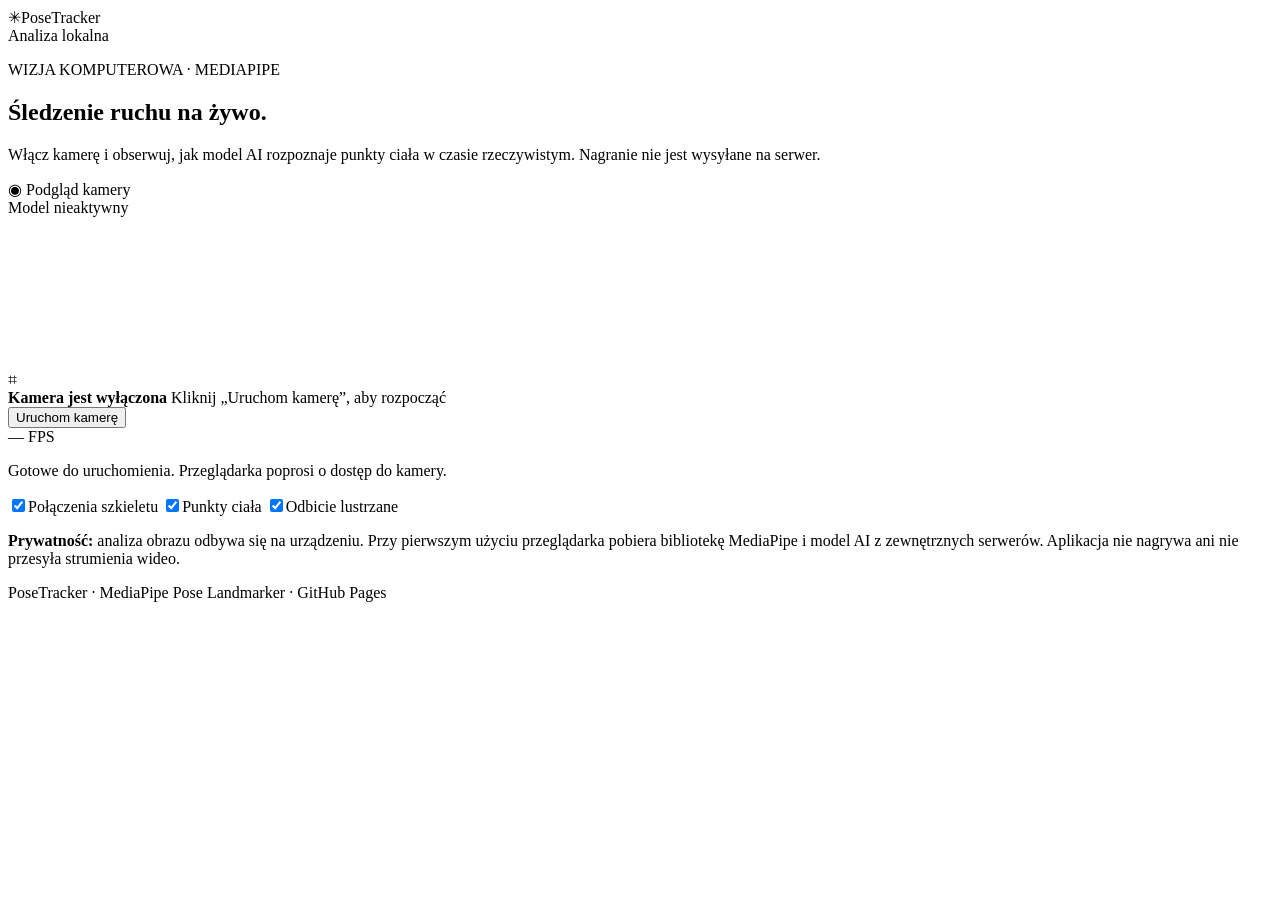
==== index.html @ 4ba555e1 "Initialize PoseTracker static app" ====
<!doctype html>
<html lang="pl">
  <head>
    <meta charset="utf-8">
    <meta name="viewport" content="width=device-width, initial-scale=1, viewport-fit=cover">
    <meta name="theme-color" content="#080e1d">
    <meta name="description" content="Wykrywanie pozycji ciała w czasie rzeczywistym z użyciem kamery i MediaPipe. Obraz jest analizowany lokalnie.">
    <title>Pose Tracker — analiza sylwetki</title>
    <link rel="stylesheet" href="styles.css">
  </head>
  <body>
    <div class="shell">
      <header class="topbar">
        <div class="brand"><span class="brand-mark" aria-hidden="true">✳</span><span>Pose<span class="brand-accent">Tracker</span></span></div>
        <span class="top-label"><span class="dot"></span> Analiza lokalna</span>
      </header>

      <main>
        <section class="intro">
          <p class="eyebrow">WIZJA KOMPUTEROWA · MEDIAPIPE</p>
          <h1>Śledzenie ruchu <span>na żywo.</span></h1>
          <p class="lead">Włącz kamerę i obserwuj, jak model AI rozpoznaje punkty ciała w czasie rzeczywistym. Nagranie nie jest wysyłane na serwer.</p>
        </section>

        <section class="panel" aria-label="Podgląd kamery">
          <div class="panel-header">
            <div class="panel-title"><span class="camera-icon" aria-hidden="true">◉</span> Podgląd kamery</div>
            <div class="status-badge" id="model-badge"><span class="badge-dot"></span><span id="model-label">Model nieaktywny</span></div>
          </div>

          <div class="stage" id="stage">
            <video id="camera" playsinline autoplay muted aria-label="Obraz z kamery"></video>
            <canvas id="overlay" aria-label="Wykryte punkty sylwetki"></canvas>
            <div class="placeholder" id="placeholder">
              <div class="placeholder-symbol" aria-hidden="true">⌗</div>
              <strong>Kamera jest wyłączona</strong>
              <span>Kliknij „Uruchom kamerę”, aby rozpocząć</span>
            </div>
            <div class="stage-tag" id="stage-tag" hidden><span class="live-dot"></span> NA ŻYWO</div>
          </div>

          <div class="panel-footer">
            <div class="actions">
              <button class="button primary" type="button" id="start">Uruchom kamerę</button>
              <button class="button danger" type="button" id="stop" hidden>Zatrzymaj</button>
            </div>
            <div class="fps" id="fps" aria-live="off">— FPS</div>
          </div>
          <p class="message" id="message" role="status" aria-live="polite">Gotowe do uruchomienia. Przeglądarka poprosi o dostęp do kamery.</p>
        </section>

        <section class="settings" aria-label="Ustawienia wizualizacji">
          <label class="toggle-row"><input id="show-lines" type="checkbox" checked><span>Połączenia szkieletu</span></label>
          <label class="toggle-row"><input id="show-points" type="checkbox" checked><span>Punkty ciała</span></label>
          <label class="toggle-row"><input id="mirror" type="checkbox" checked><span>Odbicie lustrzane</span></label>
        </section>

        <p class="note"><strong>Prywatność:</strong> analiza obrazu odbywa się na urządzeniu. Przy pierwszym użyciu przeglądarka pobiera bibliotekę MediaPipe i model AI z zewnętrznych serwerów. Aplikacja nie nagrywa ani nie przesyła strumienia wideo.</p>
      </main>

      <footer>PoseTracker · MediaPipe Pose Landmarker · GitHub Pages</footer>
    </div>
    <script type="module" src="app.js"></script>
  </body>
</html>
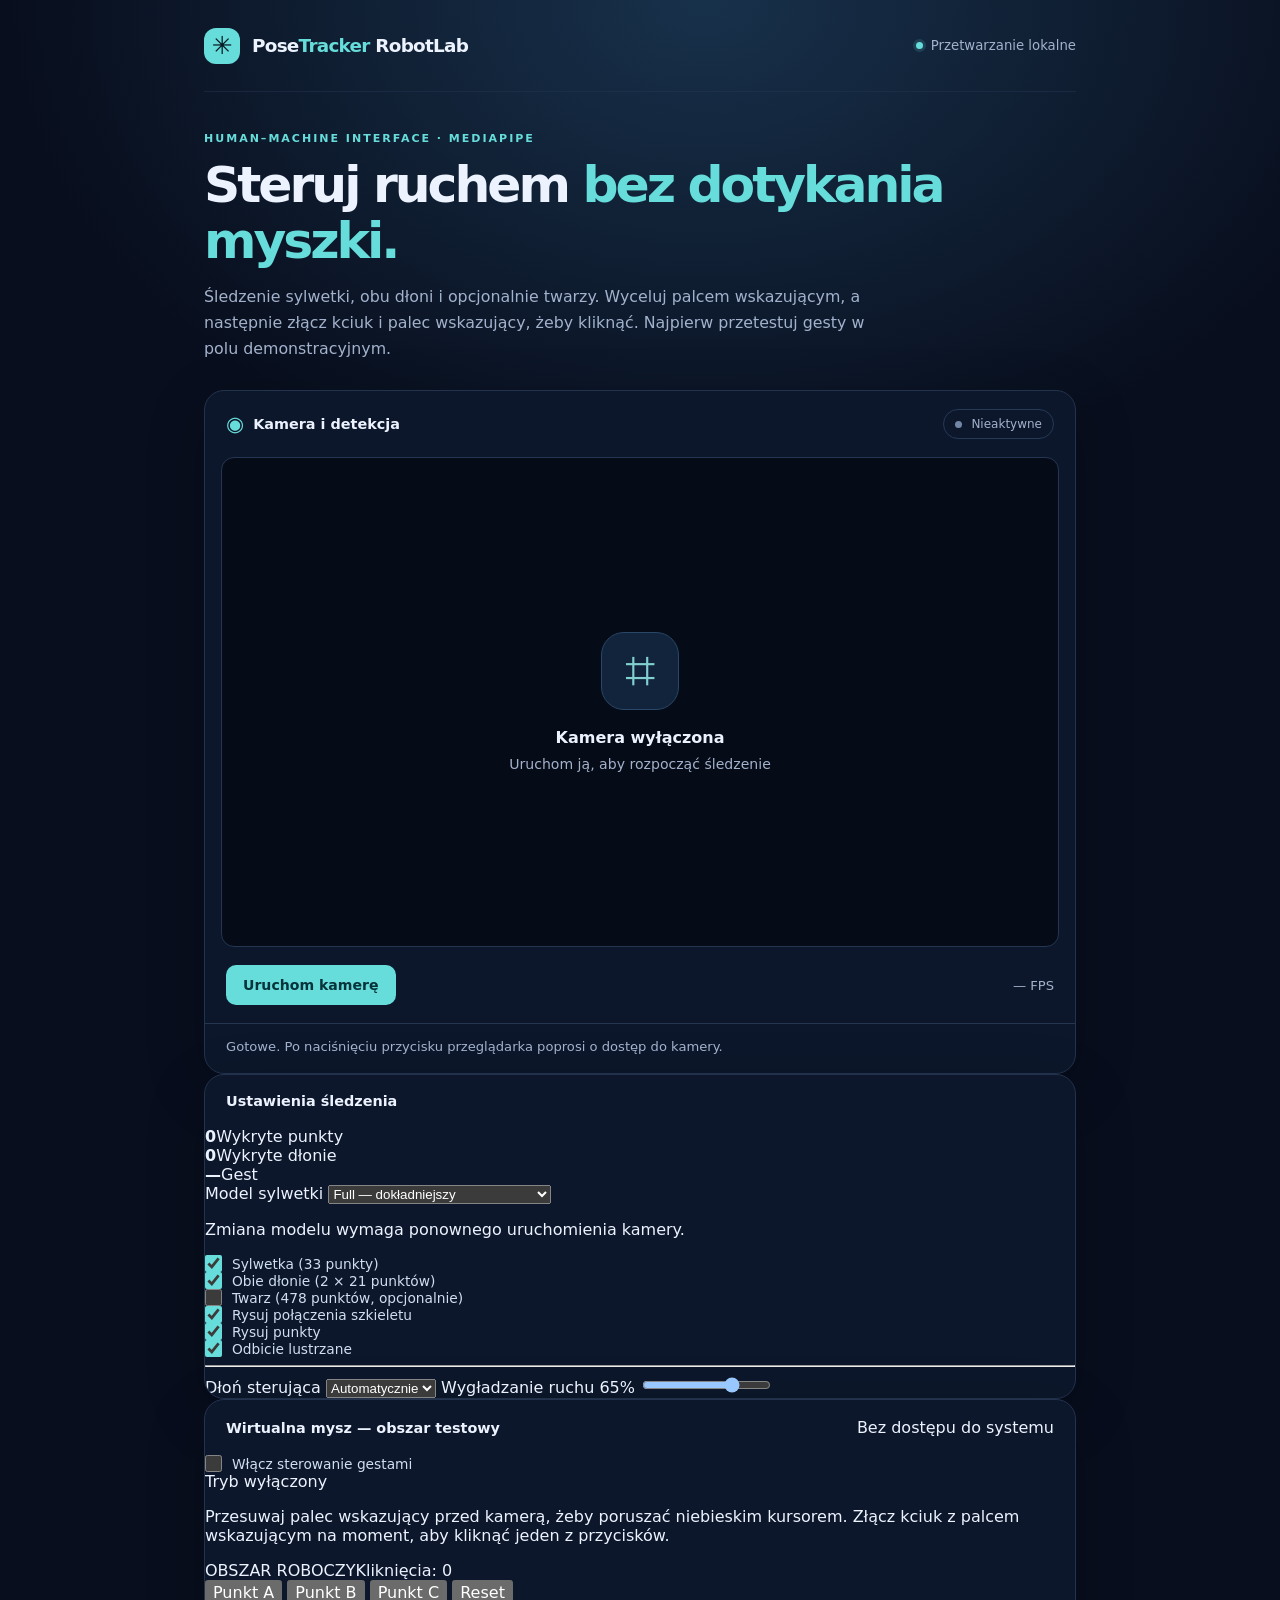
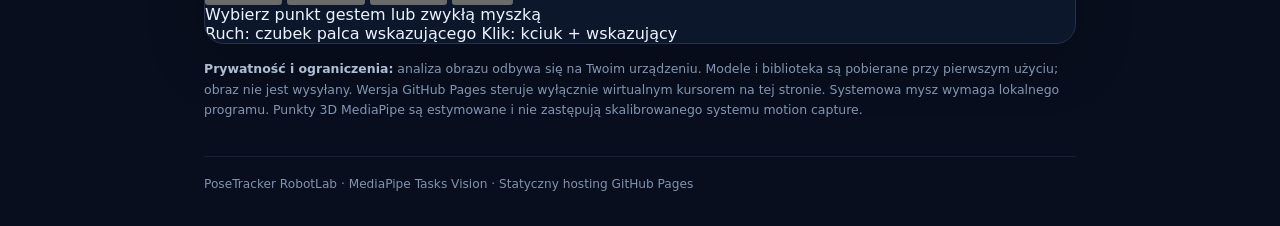
==== commit 3d8185e1: "Design RobotLab dashboard with gesture mouse controls" ====
--- a/index.html
+++ b/index.html
@@ -1,65 +1,136 @@
 <!doctype html>
 <html lang="pl">
-  <head>
-    <meta charset="utf-8">
-    <meta name="viewport" content="width=device-width, initial-scale=1, viewport-fit=cover">
-    <meta name="theme-color" content="#080e1d">
-    <meta name="description" content="Wykrywanie pozycji ciała w czasie rzeczywistym z użyciem kamery i MediaPipe. Obraz jest analizowany lokalnie.">
-    <title>Pose Tracker — analiza sylwetki</title>
-    <link rel="stylesheet" href="styles.css">
-  </head>
-  <body>
-    <div class="shell">
-      <header class="topbar">
-        <div class="brand"><span class="brand-mark" aria-hidden="true">✳</span><span>Pose<span class="brand-accent">Tracker</span></span></div>
-        <span class="top-label"><span class="dot"></span> Analiza lokalna</span>
-      </header>
+<head>
+  <meta charset="utf-8">
+  <meta name="viewport" content="width=device-width, initial-scale=1, viewport-fit=cover">
+  <meta name="theme-color" content="#080e1d">
+  <meta name="description" content="PoseTracker RobotLab — śledzenie ciała i dłoni, wirtualna mysz i interfejs gestowy.">
+  <title>PoseTracker RobotLab — sterowanie gestami</title>
+  <link rel="stylesheet" href="./styles.css">
+</head>
+<body>
+<div class="shell">
+  <header class="topbar">
+    <div class="brand"><span class="brand-mark" aria-hidden="true">✳</span><span>Pose<span class="brand-accent">Tracker</span> <span class="brand-detail">RobotLab</span></span></div>
+    <span class="top-label"><span class="dot"></span> Przetwarzanie lokalne</span>
+  </header>
+  <main>
+    <section class="intro">
+      <p class="eyebrow">HUMAN–MACHINE INTERFACE · MEDIAPIPE</p>
+      <h1>Steruj ruchem <span>bez dotykania myszki.</span></h1>
+      <p class="lead">Śledzenie sylwetki, obu dłoni i opcjonalnie twarzy. Wyceluj palcem wskazującym, a następnie złącz kciuk i palec wskazujący, żeby kliknąć. Najpierw przetestuj gesty w polu demonstracyjnym.</p>
+    </section>
+    <div class="dashboard">
+      <section class="panel camera-panel" aria-label="Śledzenie kamery">
+        <div class="panel-header">
+          <div class="panel-title"><span class="camera-icon" aria-hidden="true">◉</span> Kamera i detekcja</div>
+          <div class="status-badge" id="model-badge"><span class="badge-dot"></span><span id="model-label">Nieaktywne</span></div>
+        </div>
+        <div class="stage mirrored" id="stage">
+          <video id="camera" playsinline autoplay muted aria-label="Podgląd kamery"></video>
+          <canvas id="overlay" aria-label="Punkty detekcji na obrazie"></canvas>
+          <div class="placeholder">
+            <div class="placeholder-symbol" aria-hidden="true">⌗</div>
+            <strong>Kamera wyłączona</strong>
+            <span>Uruchom ją, aby rozpocząć śledzenie</span>
+          </div>
+          <div class="stage-tag" id="stage-tag" hidden><span class="live-dot"></span> LIVE</div>
+        </div>
+        <div class="panel-footer">
+          <div class="actions">
+            <button class="button primary" id="start" type="button">Uruchom kamerę</button>
+            <button class="button danger" id="stop" type="button" hidden>Zatrzymaj kamerę</button>
+          </div>
+          <span class="fps" id="fps">— FPS</span>
+        </div>
+        <p class="message" id="message" role="status">Gotowe. Po naciśnięciu przycisku przeglądarka poprosi o dostęp do kamery.</p>
+      </section>
 
-      <main>
-        <section class="intro">
-          <p class="eyebrow">WIZJA KOMPUTEROWA · MEDIAPIPE</p>
-          <h1>Śledzenie ruchu <span>na żywo.</span></h1>
-          <p class="lead">Włącz kamerę i obserwuj, jak model AI rozpoznaje punkty ciała w czasie rzeczywistym. Nagranie nie jest wysyłane na serwer.</p>
-        </section>
+      <section class="panel controls-panel" aria-label="Parametry śledzenia">
+        <div class="panel-header"><div class="panel-title">Ustawienia śledzenia</div></div>
+        <div class="control-content">
+          <div class="stats">
+            <div class="stat"><strong id="landmarks-count">0</strong><span>Wykryte punkty</span></div>
+            <div class="stat"><strong id="hands-count">0</strong><span>Wykryte dłonie</span></div>
+            <div class="stat"><strong id="gesture-state">—</strong><span>Gest</span></div>
+          </div>
+          <label class="field" for="pose-model"><span>Model sylwetki</span>
+            <select id="pose-model">
+              <option value="lite">Lite — szybszy</option>
+              <option value="full" selected>Full — dokładniejszy</option>
+              <option value="heavy">Heavy — najbardziej wymagający</option>
+            </select>
+          </label>
+          <p class="hint">Zmiana modelu wymaga ponownego uruchomienia kamery.</p>
+          <div class="switches">
+            <label class="toggle-row"><input type="checkbox" id="show-pose" checked><span>Sylwetka (33 punkty)</span></label>
+            <label class="toggle-row"><input type="checkbox" id="show-hands" checked><span>Obie dłonie (2 × 21 punktów)</span></label>
+            <label class="toggle-row"><input type="checkbox" id="show-face"><span>Twarz (478 punktów, opcjonalnie)</span></label>
+            <label class="toggle-row"><input type="checkbox" id="show-lines" checked><span>Rysuj połączenia szkieletu</span></label>
+            <label class="toggle-row"><input type="checkbox" id="show-points" checked><span>Rysuj punkty</span></label>
+            <label class="toggle-row"><input type="checkbox" id="mirror" checked><span>Odbicie lustrzane</span></label>
+          </div>
+          <hr class="section-rule">
+          <label class="field" for="control-hand"><span>Dłoń sterująca</span>
+            <select id="control-hand">
+              <option value="auto">Automatycznie</option>
+              <option value="Right">Prawa</option>
+              <option value="Left">Lewa</option>
+            </select>
+          </label>
+          <label class="field" for="smoothing"><span>Wygładzanie ruchu <output id="smoothing-label">65%</output></span>
+            <input type="range" id="smoothing" min="0" max="90" value="65">
+          </label>
+        </div>
+      </section>
+    </div>
 
-        <section class="panel" aria-label="Podgląd kamery">
-          <div class="panel-header">
-            <div class="panel-title"><span class="camera-icon" aria-hidden="true">◉</span> Podgląd kamery</div>
-            <div class="status-badge" id="model-badge"><span class="badge-dot"></span><span id="model-label">Model nieaktywny</span></div>
+    <section class="panel interaction-panel" aria-label="Wirtualna mysz">
+      <div class="panel-header">
+        <div class="panel-title">Wirtualna mysz — obszar testowy</div>
+        <span class="pill">Bez dostępu do systemu</span>
+      </div>
+      <div class="interaction-content">
+        <div class="mode-line">
+          <label class="toggle-row"><input type="checkbox" id="gesture-enabled"><span>Włącz sterowanie gestami</span></label>
+          <span id="pointer-state" class="state-line" role="status">Tryb wyłączony</span>
+        </div>
+        <p class="hint">Przesuwaj palec wskazujący przed kamerą, żeby poruszać niebieskim kursorem. Złącz kciuk z palcem wskazującym na moment, aby kliknąć jeden z przycisków.</p>
+        <div class="workspace" id="workspace" aria-label="Testowanie klikania dłonią">
+          <div class="workspace-header"><span>OBSZAR ROBOCZY</span><span id="click-count">Kliknięcia: 0</span></div>
+          <div class="workspace-buttons">
+            <button type="button" class="gesture-target" data-action="A">Punkt A</button>
+            <button type="button" class="gesture-target" data-action="B">Punkt B</button>
+            <button type="button" class="gesture-target" data-action="C">Punkt C</button>
+            <button type="button" class="gesture-target" data-action="RESET">Reset</button>
           </div>
+          <div class="workspace-feedback" id="workspace-feedback">Wybierz punkt gestem lub zwykłą myszką</div>
+          <div class="virtual-cursor" id="virtual-cursor" hidden><span></span></div>
+        </div>
+        <div class="gesture-legend">
+          <span><span class="legend-dot cyan"></span> Ruch: czubek palca wskazującego</span>
+          <span><span class="legend-dot yellow"></span> Klik: kciuk + wskazujący</span>
+        </div>
+      </div>
+    </section>
 
-          <div class="stage" id="stage">
-            <video id="camera" playsinline autoplay muted aria-label="Obraz z kamery"></video>
-            <canvas id="overlay" aria-label="Wykryte punkty sylwetki"></canvas>
-            <div class="placeholder" id="placeholder">
-              <div class="placeholder-symbol" aria-hidden="true">⌗</div>
-              <strong>Kamera jest wyłączona</strong>
-              <span>Kliknij „Uruchom kamerę”, aby rozpocząć</span>
-            </div>
-            <div class="stage-tag" id="stage-tag" hidden><span class="live-dot"></span> NA ŻYWO</div>
-          </div>
+    <section class="panel desktop-panel" id="desktop-panel" hidden aria-label="Sterowanie myszą systemową">
+      <div class="panel-header"><div class="panel-title">Mysz systemowa — lokalny most</div><span class="pill warning">Tryb eksperymentalny</span></div>
+      <div class="interaction-content">
+        <p class="hint">Działa tylko po uruchomieniu <code>desktop_bridge.py</code> na własnym komputerze i otwarciu strony przez <code>http://127.0.0.1:8765</code>. Kliknij „Uzbrój mysz”, żeby świadomie zezwolić na ruch i kliknięcia w Windows.</p>
+        <div class="desktop-actions">
+          <button type="button" id="desktop-arm" class="button primary" disabled>Uzbrój mysz systemową</button>
+          <button type="button" id="desktop-disarm" class="button danger" disabled>STOP — rozbrój</button>
+          <span class="state-line" id="desktop-state">Sprawdzanie mostu…</span>
+        </div>
+        <p class="hint">Awaryjne zatrzymanie: klawisz Esc (gdy strona ma fokus), przycisk STOP lub Ctrl+C w terminalu. PyAutoGUI zachowuje awaryjne zatrzymanie w narożniku ekranu. Nie używaj trybu systemowego do sterowania prawdziwym robotem.</p>
+      </div>
+    </section>
 
-          <div class="panel-footer">
-            <div class="actions">
-              <button class="button primary" type="button" id="start">Uruchom kamerę</button>
-              <button class="button danger" type="button" id="stop" hidden>Zatrzymaj</button>
-            </div>
-            <div class="fps" id="fps" aria-live="off">— FPS</div>
-          </div>
-          <p class="message" id="message" role="status" aria-live="polite">Gotowe do uruchomienia. Przeglądarka poprosi o dostęp do kamery.</p>
-        </section>
-
-        <section class="settings" aria-label="Ustawienia wizualizacji">
-          <label class="toggle-row"><input id="show-lines" type="checkbox" checked><span>Połączenia szkieletu</span></label>
-          <label class="toggle-row"><input id="show-points" type="checkbox" checked><span>Punkty ciała</span></label>
-          <label class="toggle-row"><input id="mirror" type="checkbox" checked><span>Odbicie lustrzane</span></label>
-        </section>
-
-        <p class="note"><strong>Prywatność:</strong> analiza obrazu odbywa się na urządzeniu. Przy pierwszym użyciu przeglądarka pobiera bibliotekę MediaPipe i model AI z zewnętrznych serwerów. Aplikacja nie nagrywa ani nie przesyła strumienia wideo.</p>
-      </main>
-
-      <footer>PoseTracker · MediaPipe Pose Landmarker · GitHub Pages</footer>
-    </div>
-    <script type="module" src="app.js"></script>
-  </body>
-</html>
+    <p class="note"><strong>Prywatność i ograniczenia:</strong> analiza obrazu odbywa się na Twoim urządzeniu. Modele i biblioteka są pobierane przy pierwszym użyciu; obraz nie jest wysyłany. Wersja GitHub Pages steruje wyłącznie wirtualnym kursorem na tej stronie. Systemowa mysz wymaga lokalnego programu. Punkty 3D MediaPipe są estymowane i nie zastępują skalibrowanego systemu motion capture.</p>
+  </main>
+  <footer>PoseTracker RobotLab · MediaPipe Tasks Vision · Statyczny hosting GitHub Pages</footer>
+</div>
+<script type="module" src="./app.js"></script>
+</body>
+</html>
--- a/styles.css
+++ b/styles.css
@@ -0,0 +1,77 @@
+:root {
+  color-scheme: dark;
+  --bg: #080e1d;
+  --surface: #101a2d;
+  --line: #23324d;
+  --text: #ecf3ff;
+  --muted: #a3b2cc;
+  --accent: #66ddda;
+  --danger: #ff7474;
+}
+* { box-sizing: border-box; }
+html { background: var(--bg); }
+body { margin: 0; color: var(--text); font-family: Inter, ui-sans-serif, system-ui, -apple-system, 'Segoe UI', Arial, sans-serif; background: radial-gradient(ellipse 80% 40% at 55% 0%, #18314b 0%, transparent 68%), var(--bg); }
+button, input { font: inherit; }
+.shell { max-width: 920px; margin: 0 auto; padding: 0 24px; }
+.topbar { min-height: 92px; display: flex; align-items: center; justify-content: space-between; gap: 20px; border-bottom: 1px solid #26355080; }
+.brand { display: flex; align-items: center; gap: 12px; font-size: 1.15rem; font-weight: 800; letter-spacing: -.04em; }
+.brand-mark { display: grid; place-items: center; width: 36px; height: 36px; color: #081722; background: var(--accent); border-radius: 12px; font-size: 1.55rem; }
+.brand-accent { color: var(--accent); }
+.top-label { display: flex; align-items: center; gap: 8px; color: var(--muted); font-size: .83rem; }
+.dot, .live-dot { width: 7px; height: 7px; border-radius: 99px; background: #66ddda; box-shadow: 0 0 0 3px #66ddda25; }
+.intro { padding: 40px 0 28px; }
+.eyebrow { color: var(--accent); font-size: .69rem; font-weight: 800; letter-spacing: .18em; margin: 0 0 12px; }
+h1 { margin: 0; font-size: clamp(1.9rem, 4.6vw, 3.15rem); font-weight: 850; letter-spacing: -.06em; line-height: 1.12; }
+h1 span { color: var(--accent); }
+.lead { color: var(--muted); margin: 14px 0 0; max-width: 690px; font-size: .99rem; line-height: 1.65; }
+.panel { border: 1px solid var(--line); border-radius: 20px; background: #0c172b; overflow: hidden; box-shadow: 0 16px 60px #0003; }
+.panel-header, .panel-footer { display: flex; gap: 16px; align-items: center; justify-content: space-between; padding: 18px 21px; }
+.panel-title { display: inline-flex; align-items: center; gap: 9px; font-weight: 750; font-size: .9rem; }
+.camera-icon { color: var(--accent); font-size: 1.3rem; }
+.status-badge { display: flex; align-items: center; gap: 9px; color: var(--muted); border: 1px solid #263957; padding: 7px 11px; border-radius: 99px; font-size: .75rem; }
+.badge-dot { width: 7px; height: 7px; border-radius: 50%; background: #7486a6; }
+.status-badge.ready .badge-dot { background: #66ddda; box-shadow: 0 0 0 3px #66ddda22; }
+.status-badge.error .badge-dot { background: var(--danger); }
+.stage { position: relative; margin: 0 16px; height: min(56vw, 490px); min-height: 270px; background: #050b17; border: 1px solid #253653; border-radius: 13px; overflow: hidden; }
+.stage video, .stage canvas { width: 100%; height: 100%; position: absolute; inset: 0; display: block; object-fit: contain; }
+.stage video { display: none; }
+.stage.active video { display: block; }
+.stage.mirrored video, .stage.mirrored canvas { transform: scaleX(-1); }
+.stage canvas { pointer-events: none; }
+.placeholder { position: absolute; inset: 0; display: flex; flex-direction: column; align-items: center; justify-content: center; gap: 9px; text-align: center; padding: 25px; }
+.placeholder-symbol { display: grid; place-items: center; width: 78px; height: 78px; margin-bottom: 9px; border: 1px solid #294767; background: #11243c; border-radius: 23px; color: #81cfcf; font-size: 3.4rem; font-weight: 300; }
+.placeholder strong { font-size: 1rem; }
+.placeholder span { color: var(--muted); font-size: .88rem; }
+.stage.active .placeholder { display: none; }
+.stage-tag { position: absolute; top: 15px; left: 15px; display: inline-flex; align-items: center; gap: 9px; border: 1px solid #31516b; background: #071625c9; backdrop-filter: blur(8px); border-radius: 8px; padding: 8px 10px; font-size: .7rem; font-weight: 800; letter-spacing: .06em; }
+.stage-tag[hidden] { display: none; }
+.actions { display: flex; gap: 10px; }
+.button { border: 0; border-radius: 10px; font-size: .88rem; font-weight: 750; cursor: pointer; padding: 12px 17px; transition: filter .15s ease; }
+.button:hover { filter: brightness(1.09); }
+.button:disabled { opacity: .55; cursor: progress; }
+.button.primary { color: #07333a; background: var(--accent); }
+.button.danger { color: #fff; background: #ba3745; }
+.fps { color: var(--muted); font-variant-numeric: tabular-nums; font-size: .82rem; }
+.message { color: var(--muted); border-top: 1px solid #243550; margin: 0; padding: 13px 21px 16px; font-size: .82rem; line-height: 1.5; }
+.message.error { color: #ff9b9b; }
+.message.success { color: #9aeacf; }
+.settings { display: flex; flex-wrap: wrap; align-items: center; gap: 10px 22px; padding: 23px 1px 9px; }
+.toggle-row { color: #d1def0; display: flex; align-items: center; gap: 10px; font-size: .86rem; cursor: pointer; }
+.toggle-row input { width: 17px; height: 17px; margin: 0; accent-color: var(--accent); }
+.note { color: #8296b3; font-size: .78rem; line-height: 1.65; margin: 15px 0 35px; }
+.note strong { color: #aebed4; }
+footer { border-top: 1px solid #26355080; padding: 20px 0 35px; color: #8192af; font-size: .76rem; }
+[hidden] { display: none !important; }
+@media (max-width: 540px) {
+  .shell { padding: 0 13px; }
+  .topbar { min-height: 70px; }
+  .top-label { font-size: .72rem; }
+  .intro { padding: 30px 4px 25px; }
+  .lead { font-size: .89rem; }
+  .panel-header, .panel-footer { padding: 14px; }
+  .panel-title { font-size: .83rem; }
+  .status-badge { font-size: .67rem; padding: 6px 8px; }
+  .stage { margin: 0 9px; height: min(70dvh, 510px); min-height: 330px; }
+  .settings { gap: 16px 19px; }
+  .message { padding: 12px 14px; }
+}
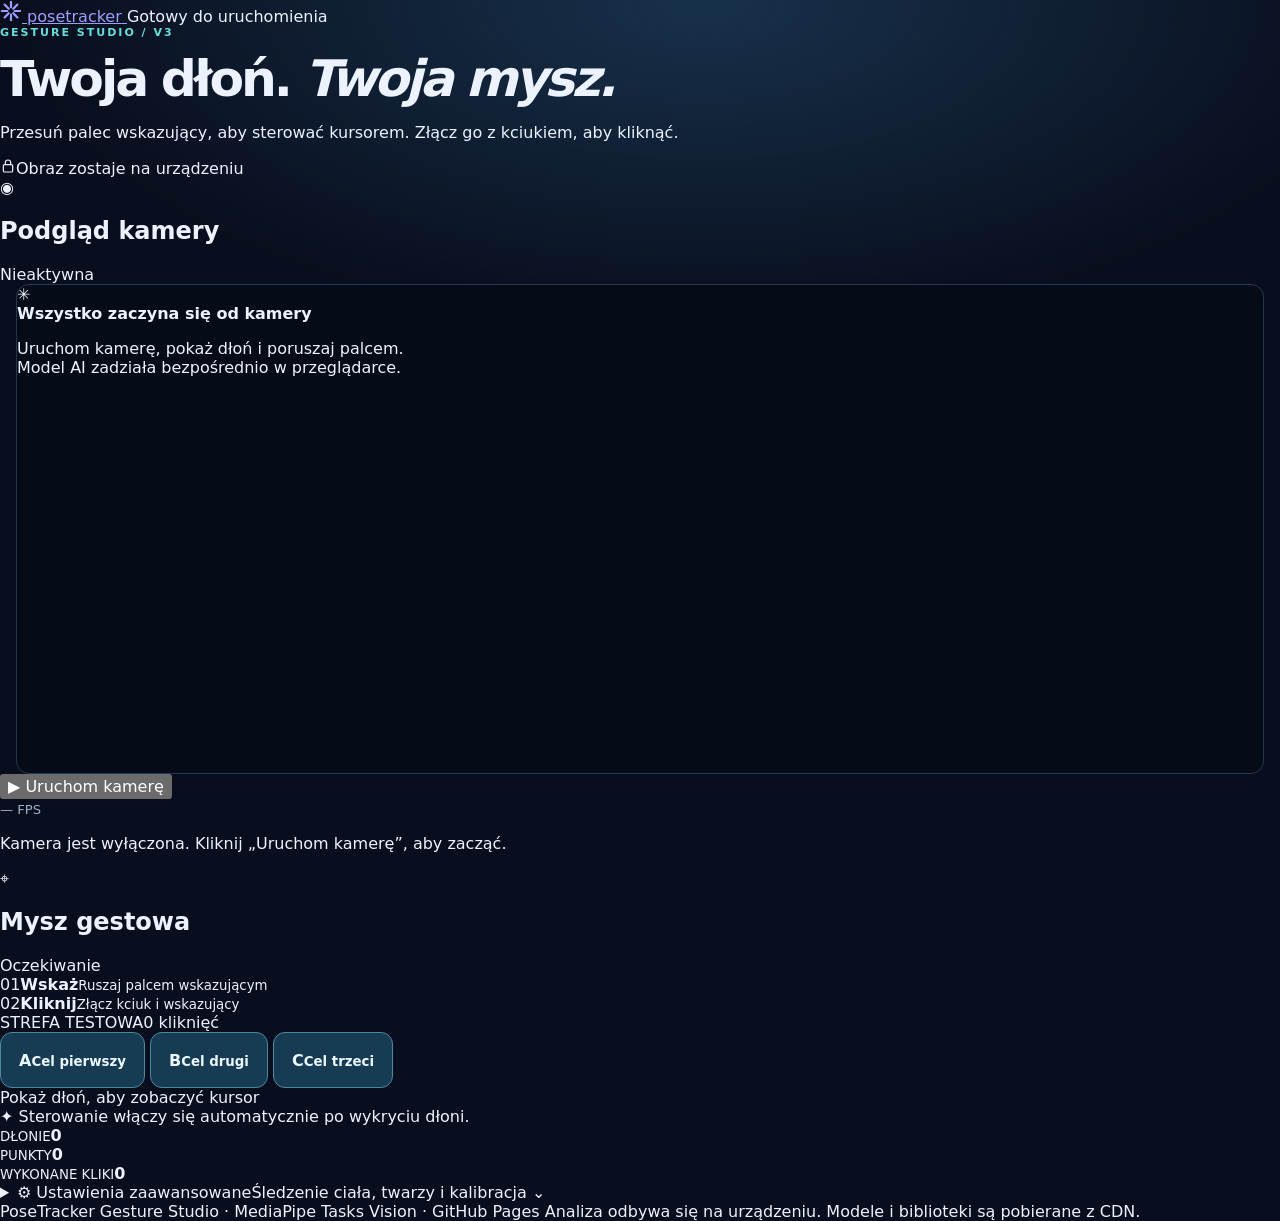
==== commit 33923cee: "Redesign Gesture Studio UI with camera-first workflow" ====
--- a/index.html
+++ b/index.html
@@ -3,134 +3,127 @@
 <head>
   <meta charset="utf-8">
   <meta name="viewport" content="width=device-width, initial-scale=1, viewport-fit=cover">
-  <meta name="theme-color" content="#080e1d">
-  <meta name="description" content="PoseTracker RobotLab — śledzenie ciała i dłoni, wirtualna mysz i interfejs gestowy.">
-  <title>PoseTracker RobotLab — sterowanie gestami</title>
-  <link rel="stylesheet" href="./styles.css">
+  <meta name="theme-color" content="#0c1018">
+  <meta name="description" content="PoseTracker — sterowanie wirtualną myszką za pomocą dłoni oraz analiza punktów ciała.">
+  <title>PoseTracker — Gesture Studio</title>
+  <link rel="stylesheet" href="./styles.css?v=3">
 </head>
 <body>
-<div class="shell">
-  <header class="topbar">
-    <div class="brand"><span class="brand-mark" aria-hidden="true">✳</span><span>Pose<span class="brand-accent">Tracker</span> <span class="brand-detail">RobotLab</span></span></div>
-    <span class="top-label"><span class="dot"></span> Przetwarzanie lokalne</span>
+<div class="app">
+  <header class="app-header">
+    <a class="logo" href="./" aria-label="PoseTracker strona główna">
+      <span class="logo-icon"><svg width="22" height="22" viewBox="0 0 24 24" fill="none" aria-hidden="true"><path d="M12 2v6M12 16v6M2 12h6M16 12h6M5 5l4.5 4.5M14.5 14.5 19 19M19 5l-4.5 4.5M9.5 14.5 5 19" stroke="currentColor" stroke-width="2.4" stroke-linecap="round"/></svg></span>
+      <span>pose<span class="logo-light">tracker</span></span>
+    </a>
+    <span class="header-right"><span class="live-indicator" id="global-dot"></span><span id="global-status">Gotowy do uruchomienia</span></span>
   </header>
+
   <main>
-    <section class="intro">
-      <p class="eyebrow">HUMAN–MACHINE INTERFACE · MEDIAPIPE</p>
-      <h1>Steruj ruchem <span>bez dotykania myszki.</span></h1>
-      <p class="lead">Śledzenie sylwetki, obu dłoni i opcjonalnie twarzy. Wyceluj palcem wskazującym, a następnie złącz kciuk i palec wskazujący, żeby kliknąć. Najpierw przetestuj gesty w polu demonstracyjnym.</p>
-    </section>
-    <div class="dashboard">
-      <section class="panel camera-panel" aria-label="Śledzenie kamery">
-        <div class="panel-header">
-          <div class="panel-title"><span class="camera-icon" aria-hidden="true">◉</span> Kamera i detekcja</div>
-          <div class="status-badge" id="model-badge"><span class="badge-dot"></span><span id="model-label">Nieaktywne</span></div>
+    <div class="page-title">
+      <div>
+        <div class="eyebrow"><span class="eyebrow-line"></span> GESTURE STUDIO / V3</div>
+        <h1>Twoja dłoń. <em>Twoja mysz.</em></h1>
+        <p>Przesuń palec wskazujący, aby sterować kursorem. Złącz go z kciukiem, aby kliknąć.</p>
+      </div>
+      <div class="privacy"><svg viewBox="0 0 24 24" width="16" height="16" fill="none" aria-hidden="true"><rect x="5" y="10" width="14" height="11" rx="2" stroke="currentColor" stroke-width="1.8"/><path d="M8 10V7a4 4 0 018 0v3" stroke="currentColor" stroke-width="1.8"/></svg>Obraz zostaje na urządzeniu</div>
+    </div>
+
+    <div class="main-grid">
+      <section class="card camera-card" aria-labelledby="camera-title">
+        <div class="card-head">
+          <div class="section-name"><span class="section-icon">◉</span><h2 id="camera-title">Podgląd kamery</h2></div>
+          <div class="tag"><span class="tag-dot" id="model-dot"></span><span id="model-label">Nieaktywna</span></div>
         </div>
-        <div class="stage mirrored" id="stage">
-          <video id="camera" playsinline autoplay muted aria-label="Podgląd kamery"></video>
-          <canvas id="overlay" aria-label="Punkty detekcji na obrazie"></canvas>
-          <div class="placeholder">
-            <div class="placeholder-symbol" aria-hidden="true">⌗</div>
-            <strong>Kamera wyłączona</strong>
-            <span>Uruchom ją, aby rozpocząć śledzenie</span>
+        <div class="stage" id="stage">
+          <video id="camera" autoplay muted playsinline aria-label="Obraz z kamery"></video>
+          <canvas id="overlay" aria-label="Wykryte punkty dłoni i sylwetki"></canvas>
+          <div class="empty-stage" id="stage-empty">
+            <div class="empty-orbit"><span class="empty-hand">✳</span></div>
+            <strong>Wszystko zaczyna się od kamery</strong>
+            <p>Uruchom kamerę, pokaż dłoń i poruszaj palcem.<br>Model AI zadziała bezpośrednio w przeglądarce.</p>
           </div>
-          <div class="stage-tag" id="stage-tag" hidden><span class="live-dot"></span> LIVE</div>
+          <div class="camera-corner top-left" id="camera-live" hidden><span class="pulse"></span> LIVE</div>
+          <div class="camera-corner bottom-left" id="camera-hands" hidden>0 dłoni</div>
         </div>
-        <div class="panel-footer">
-          <div class="actions">
-            <button class="button primary" id="start" type="button">Uruchom kamerę</button>
-            <button class="button danger" id="stop" type="button" hidden>Zatrzymaj kamerę</button>
+        <div class="camera-bottom">
+          <div class="camera-actions">
+            <button id="start" class="btn btn-primary" type="button"><span class="button-icon">▶</span> Uruchom kamerę</button>
+            <button id="stop" class="btn btn-outline" type="button" hidden>■ Zatrzymaj</button>
           </div>
-          <span class="fps" id="fps">— FPS</span>
+          <span class="fps"><span id="fps">—</span> FPS</span>
         </div>
-        <p class="message" id="message" role="status">Gotowe. Po naciśnięciu przycisku przeglądarka poprosi o dostęp do kamery.</p>
+        <p class="status" id="message" role="status" aria-live="polite">Kamera jest wyłączona. Kliknij „Uruchom kamerę”, aby zacząć.</p>
       </section>
 
-      <section class="panel controls-panel" aria-label="Parametry śledzenia">
-        <div class="panel-header"><div class="panel-title">Ustawienia śledzenia</div></div>
-        <div class="control-content">
-          <div class="stats">
-            <div class="stat"><strong id="landmarks-count">0</strong><span>Wykryte punkty</span></div>
-            <div class="stat"><strong id="hands-count">0</strong><span>Wykryte dłonie</span></div>
-            <div class="stat"><strong id="gesture-state">—</strong><span>Gest</span></div>
+      <section class="card mouse-card" aria-labelledby="mouse-title">
+        <div class="card-head">
+          <div class="section-name"><span class="section-icon">⌖</span><h2 id="mouse-title">Mysz gestowa</h2></div>
+          <span class="tag tag-accent" id="gesture-state">Oczekiwanie</span>
+        </div>
+
+        <div class="mouse-body">
+          <div class="mouse-instructions">
+            <div><span class="step-number">01</span><span><strong>Wskaż</strong><small>Ruszaj palcem wskazującym</small></span></div>
+            <div><span class="step-number">02</span><span><strong>Kliknij</strong><small>Złącz kciuk i wskazujący</small></span></div>
           </div>
-          <label class="field" for="pose-model"><span>Model sylwetki</span>
-            <select id="pose-model">
-              <option value="lite">Lite — szybszy</option>
-              <option value="full" selected>Full — dokładniejszy</option>
-              <option value="heavy">Heavy — najbardziej wymagający</option>
-            </select>
-          </label>
-          <p class="hint">Zmiana modelu wymaga ponownego uruchomienia kamery.</p>
-          <div class="switches">
-            <label class="toggle-row"><input type="checkbox" id="show-pose" checked><span>Sylwetka (33 punkty)</span></label>
-            <label class="toggle-row"><input type="checkbox" id="show-hands" checked><span>Obie dłonie (2 × 21 punktów)</span></label>
-            <label class="toggle-row"><input type="checkbox" id="show-face"><span>Twarz (478 punktów, opcjonalnie)</span></label>
-            <label class="toggle-row"><input type="checkbox" id="show-lines" checked><span>Rysuj połączenia szkieletu</span></label>
-            <label class="toggle-row"><input type="checkbox" id="show-points" checked><span>Rysuj punkty</span></label>
-            <label class="toggle-row"><input type="checkbox" id="mirror" checked><span>Odbicie lustrzane</span></label>
+
+          <div class="test-zone" id="workspace" aria-label="Obszar testowania wirtualnej myszki">
+            <div class="zone-top"><span>STREFA TESTOWA</span><span id="click-count">0 kliknięć</span></div>
+            <div class="targets">
+              <button type="button" class="gesture-target" data-action="A"><b>A</b><small>Cel pierwszy</small></button>
+              <button type="button" class="gesture-target" data-action="B"><b>B</b><small>Cel drugi</small></button>
+              <button type="button" class="gesture-target" data-action="C"><b>C</b><small>Cel trzeci</small></button>
+            </div>
+            <div class="zone-bottom" id="workspace-feedback">Pokaż dłoń, aby zobaczyć kursor</div>
+            <div class="virtual-cursor" id="virtual-cursor" hidden aria-hidden="true"><span class="cursor-inner"></span></div>
           </div>
-          <hr class="section-rule">
-          <label class="field" for="control-hand"><span>Dłoń sterująca</span>
-            <select id="control-hand">
-              <option value="auto">Automatycznie</option>
-              <option value="Right">Prawa</option>
-              <option value="Left">Lewa</option>
-            </select>
-          </label>
-          <label class="field" for="smoothing"><span>Wygładzanie ruchu <output id="smoothing-label">65%</output></span>
-            <input type="range" id="smoothing" min="0" max="90" value="65">
-          </label>
+
+          <div class="mouse-info">
+            <span class="info-icon">✦</span>
+            <span id="pointer-state">Sterowanie włączy się automatycznie po wykryciu dłoni.</span>
+          </div>
+
+          <div class="telemetry">
+            <div><small>DŁONIE</small><strong id="hands-count">0</strong></div>
+            <div><small>PUNKTY</small><strong id="landmarks-count">0</strong></div>
+            <div><small>WYKONANE KLIKI</small><strong id="clicks-metric">0</strong></div>
+          </div>
         </div>
       </section>
     </div>
 
-    <section class="panel interaction-panel" aria-label="Wirtualna mysz">
-      <div class="panel-header">
-        <div class="panel-title">Wirtualna mysz — obszar testowy</div>
-        <span class="pill">Bez dostępu do systemu</span>
-      </div>
-      <div class="interaction-content">
-        <div class="mode-line">
-          <label class="toggle-row"><input type="checkbox" id="gesture-enabled"><span>Włącz sterowanie gestami</span></label>
-          <span id="pointer-state" class="state-line" role="status">Tryb wyłączony</span>
+    <details class="advanced" id="advanced">
+      <summary><span><span class="settings-icon">⚙</span> Ustawienia zaawansowane</span><span class="summary-side">Śledzenie ciała, twarzy i kalibracja <span class="chevron">⌄</span></span></summary>
+      <div class="advanced-grid">
+        <div class="settings-group">
+          <h3>Detekcja</h3>
+          <label class="switch-row"><span><strong>Śledzenie dłoni</strong><small>Aktywne zawsze — 21 punktów na dłoń</small></span><span class="enabled-label">WŁ.</span></label>
+          <label class="switch-row"><span><strong>Sylwetka</strong><small>Dodatkowe 33 punkty ciała</small></span><input type="checkbox" id="show-pose"></label>
+          <label class="switch-row"><span><strong>Twarz</strong><small>478 punktów; może obniżyć FPS</small></span><input type="checkbox" id="show-face"></label>
+          <label class="select-row"><span>Model sylwetki</span><select id="pose-model"><option value="lite" selected>Lite · szybki</option><option value="full">Full · dokładniejszy</option><option value="heavy">Heavy · wymagający</option></select></label>
         </div>
-        <p class="hint">Przesuwaj palec wskazujący przed kamerą, żeby poruszać niebieskim kursorem. Złącz kciuk z palcem wskazującym na moment, aby kliknąć jeden z przycisków.</p>
-        <div class="workspace" id="workspace" aria-label="Testowanie klikania dłonią">
-          <div class="workspace-header"><span>OBSZAR ROBOCZY</span><span id="click-count">Kliknięcia: 0</span></div>
-          <div class="workspace-buttons">
-            <button type="button" class="gesture-target" data-action="A">Punkt A</button>
-            <button type="button" class="gesture-target" data-action="B">Punkt B</button>
-            <button type="button" class="gesture-target" data-action="C">Punkt C</button>
-            <button type="button" class="gesture-target" data-action="RESET">Reset</button>
-          </div>
-          <div class="workspace-feedback" id="workspace-feedback">Wybierz punkt gestem lub zwykłą myszką</div>
-          <div class="virtual-cursor" id="virtual-cursor" hidden><span></span></div>
-        </div>
-        <div class="gesture-legend">
-          <span><span class="legend-dot cyan"></span> Ruch: czubek palca wskazującego</span>
-          <span><span class="legend-dot yellow"></span> Klik: kciuk + wskazujący</span>
+        <div class="settings-group">
+          <h3>Sterowanie</h3>
+          <label class="select-row"><span>Aktywna dłoń</span><select id="control-hand"><option value="auto">Automatycznie</option><option value="Right">Prawa</option><option value="Left">Lewa</option></select></label>
+          <label class="select-row"><span>Wygładzanie <output id="smoothing-label">60%</output></span><input type="range" id="smoothing" min="0" max="90" value="60"></label>
+          <label class="switch-row compact"><span>Odbicie lustrzane</span><input type="checkbox" id="mirror" checked></label>
+          <label class="switch-row compact"><span>Połączenia szkieletu</span><input type="checkbox" id="show-lines" checked></label>
+          <label class="switch-row compact"><span>Punkty orientacyjne</span><input type="checkbox" id="show-points" checked></label>
         </div>
       </div>
+    </details>
+
+    <section id="desktop-panel" class="bridge-panel" hidden>
+      <div>
+        <strong>Mysz systemowa Windows</strong>
+        <p>Tryb eksperymentalny: działa tylko przy lokalnym uruchomieniu <code>desktop_bridge.py</code>, nie na GitHub Pages.</p>
+      </div>
+      <div class="bridge-actions"><button type="button" id="desktop-arm" disabled class="btn btn-primary">Uzbrój mysz</button><button type="button" id="desktop-disarm" disabled class="btn btn-outline">STOP</button><span id="desktop-state"></span></div>
     </section>
 
-    <section class="panel desktop-panel" id="desktop-panel" hidden aria-label="Sterowanie myszą systemową">
-      <div class="panel-header"><div class="panel-title">Mysz systemowa — lokalny most</div><span class="pill warning">Tryb eksperymentalny</span></div>
-      <div class="interaction-content">
-        <p class="hint">Działa tylko po uruchomieniu <code>desktop_bridge.py</code> na własnym komputerze i otwarciu strony przez <code>http://127.0.0.1:8765</code>. Kliknij „Uzbrój mysz”, żeby świadomie zezwolić na ruch i kliknięcia w Windows.</p>
-        <div class="desktop-actions">
-          <button type="button" id="desktop-arm" class="button primary" disabled>Uzbrój mysz systemową</button>
-          <button type="button" id="desktop-disarm" class="button danger" disabled>STOP — rozbrój</button>
-          <span class="state-line" id="desktop-state">Sprawdzanie mostu…</span>
-        </div>
-        <p class="hint">Awaryjne zatrzymanie: klawisz Esc (gdy strona ma fokus), przycisk STOP lub Ctrl+C w terminalu. PyAutoGUI zachowuje awaryjne zatrzymanie w narożniku ekranu. Nie używaj trybu systemowego do sterowania prawdziwym robotem.</p>
-      </div>
-    </section>
-
-    <p class="note"><strong>Prywatność i ograniczenia:</strong> analiza obrazu odbywa się na Twoim urządzeniu. Modele i biblioteka są pobierane przy pierwszym użyciu; obraz nie jest wysyłany. Wersja GitHub Pages steruje wyłącznie wirtualnym kursorem na tej stronie. Systemowa mysz wymaga lokalnego programu. Punkty 3D MediaPipe są estymowane i nie zastępują skalibrowanego systemu motion capture.</p>
+    <div class="footnote">PoseTracker Gesture Studio · MediaPipe Tasks Vision · GitHub Pages <span>Analiza odbywa się na urządzeniu. Modele i biblioteki są pobierane z CDN.</span></div>
   </main>
-  <footer>PoseTracker RobotLab · MediaPipe Tasks Vision · Statyczny hosting GitHub Pages</footer>
 </div>
-<script type="module" src="./app.js"></script>
+<script type="module" src="./app.js?v=3"></script>
 </body>
 </html>
--- a/styles.css
+++ b/styles.css
@@ -74,4 +74,69 @@
   .stage { margin: 0 9px; height: min(70dvh, 510px); min-height: 330px; }
   .settings { gap: 16px 19px; }
   .message { padding: 12px 14px; }
-}+}
+
+/* RobotLab V2 */
+.shell { max-width: 1170px; }
+.brand-detail { color: #91a7c1; font-size: .67rem; letter-spacing: .08em; font-weight: 750; text-transform: uppercase; border: 1px solid #31435e; border-radius: 6px; padding: 4px 6px; margin-left: 6px; vertical-align: middle; }
+.dashboard { display: grid; grid-template-columns: minmax(0, 1.35fr) minmax(300px, .85fr); gap: 18px; align-items: stretch; margin-bottom: 18px; }
+.camera-panel, .controls-panel { min-width: 0; }
+.camera-panel { display: flex; flex-direction: column; }
+.camera-panel .stage { flex: 1; height: auto; min-height: 410px; max-height: 535px; }
+.camera-panel .stage video, .camera-panel .stage canvas { object-fit: contain; }
+.controls-panel .panel-header { border-bottom: 1px solid #223552; }
+.control-content { padding: 20px; display: flex; flex-direction: column; gap: 16px; }
+.stats { display: grid; grid-template-columns: repeat(3, minmax(0,1fr)); gap: 8px; }
+.stat { display: flex; flex-direction: column; justify-content: center; min-height: 88px; padding: 12px 8px; border-radius: 12px; text-align: center; background: #15253c; border: 1px solid #273d59; }
+.stat strong { color: var(--accent); font-size: 1.35rem; line-height: 1.2; font-weight: 850; white-space: nowrap; }
+.stat span { color: var(--muted); font-size: .66rem; margin-top: 5px; }
+.field { display: flex; flex-direction: column; gap: 8px; font-size: .87rem; font-weight: 650; color: #e6f0ff; }
+.field > span { display: flex; justify-content: space-between; align-items: center; }
+.field select { background: #0c1627; border: 1px solid #324564; color: #f1f7ff; border-radius: 9px; padding: 10px; width: 100%; font-size: .87rem; }
+.field input[type="range"] { width: 100%; accent-color: var(--accent); }
+.field output { color: var(--accent); font-size: .75rem; }
+.hint { color: #9fb0cc; font-size: .79rem; line-height: 1.58; margin: 0; }
+.switches { display: flex; flex-direction: column; gap: 13px; }
+.switches .toggle-row { font-size: .8rem; }
+.section-rule { width: 100%; border: 0; border-top: 1px solid #253b57; margin: 1px 0; }
+.interaction-panel, .desktop-panel { margin-bottom: 18px; }
+.pill { color: #7bb9ca; border: 1px solid #2b5164; background: #102d3c; padding: 6px 10px; border-radius: 99px; font-weight: 700; font-size: .71rem; }
+.pill.warning { color: #f5d297; border-color: #584425; background: #302616; }
+.interaction-content { padding: 4px 20px 20px; display: flex; flex-direction: column; gap: 16px; }
+.mode-line { display: flex; flex-wrap: wrap; justify-content: space-between; gap: 10px 20px; padding-top: 13px; align-items: center; }
+.state-line { color: #a8bfd4; font-size: .8rem; }
+.workspace { position: relative; min-height: 280px; border: 1px solid #2b4965; border-radius: 14px; background: radial-gradient(circle at 50% 50%, #1f3b57 0%, #0c1d34 80%); display: flex; flex-direction: column; justify-content: space-between; padding: 18px; overflow: hidden; }
+.workspace::before { content: ""; pointer-events: none; position: absolute; inset: 0; opacity: .22; background-image: linear-gradient(to right,#46617c 1px,transparent 1px),linear-gradient(to bottom,#46617c 1px,transparent 1px); background-size: 28px 28px; }
+.workspace > * { z-index: 1; }
+.workspace-header { display: flex; justify-content: space-between; color: #9db9cd; font-size: .7rem; letter-spacing: .1em; font-weight: 750; }
+.workspace-buttons { display: flex; flex-wrap: wrap; justify-content: center; gap: 14px; padding: 20px 12px; }
+.gesture-target { position: relative; background: #173b52; border: 1px solid #4a8b9f; color: #ecfaff; border-radius: 12px; min-width: 100px; min-height: 56px; font-weight: 750; cursor: pointer; padding: 12px 18px; }
+.gesture-target:hover, .gesture-target.active, .gesture-target.gesture-hover { background: #246780; border-color: #75e4e1; }
+.gesture-target.active { box-shadow: 0 0 0 2px #66ddda50; }
+.workspace-feedback { text-align: center; color: #a5c2d0; font-size: .78rem; min-height: 20px; }
+.virtual-cursor { z-index: 4; position: absolute; width: 25px; height: 25px; left: 50%; top: 50%; border-radius: 50%; border: 2px solid #e4ffff; background: #59dfe1a8; transform: translate(-50%,-50%); box-shadow: 0 0 0 9px #39d0d823, 0 0 19px #37f3ed5b; pointer-events: none; transition: box-shadow .08s; }
+.virtual-cursor.pinched { box-shadow: 0 0 0 15px #f6c96a35, 0 0 15px #f6c96a; border-color: #ffe6a7; background: #eebc51; }
+.virtual-cursor span { position: absolute; left: 50%; top: 50%; height: 1px; width: 1px; }
+.gesture-legend { display: flex; flex-wrap: wrap; gap: 14px 20px; color: #96a9c3; font-size: .77rem; }
+.legend-dot { display: inline-block; margin-right: 5px; width: 9px; height: 9px; border-radius: 50%; }
+.legend-dot.cyan { background: #59dfe1; }
+.legend-dot.yellow { background: #f6c96a; }
+.desktop-actions { display: flex; gap: 10px; flex-wrap: wrap; align-items: center; }
+.desktop-panel .button { font-size: .82rem; }
+@media (max-width: 900px) {
+  .dashboard { grid-template-columns: 1fr; }
+  .camera-panel .stage { height: min(65vw, 490px); min-height: 330px; }
+  .stats { gap: 12px; }
+}
+@media (max-width: 540px) {
+  .camera-panel .stage { min-height: 330px; height: 65vh; }
+  .control-content { padding: 15px; }
+  .interaction-content { padding: 4px 13px 17px; }
+  .panel-header { flex-wrap: wrap; }
+  .workspace { min-height: 320px; padding: 12px; }
+  .workspace-buttons { gap: 9px; padding: 10px 0; }
+  .gesture-target { min-width: 104px; padding: 12px; }
+  .stats { gap: 6px; }
+  .stat { padding: 8px 5px; }
+  .stat strong { font-size: 1.17rem; }
+}
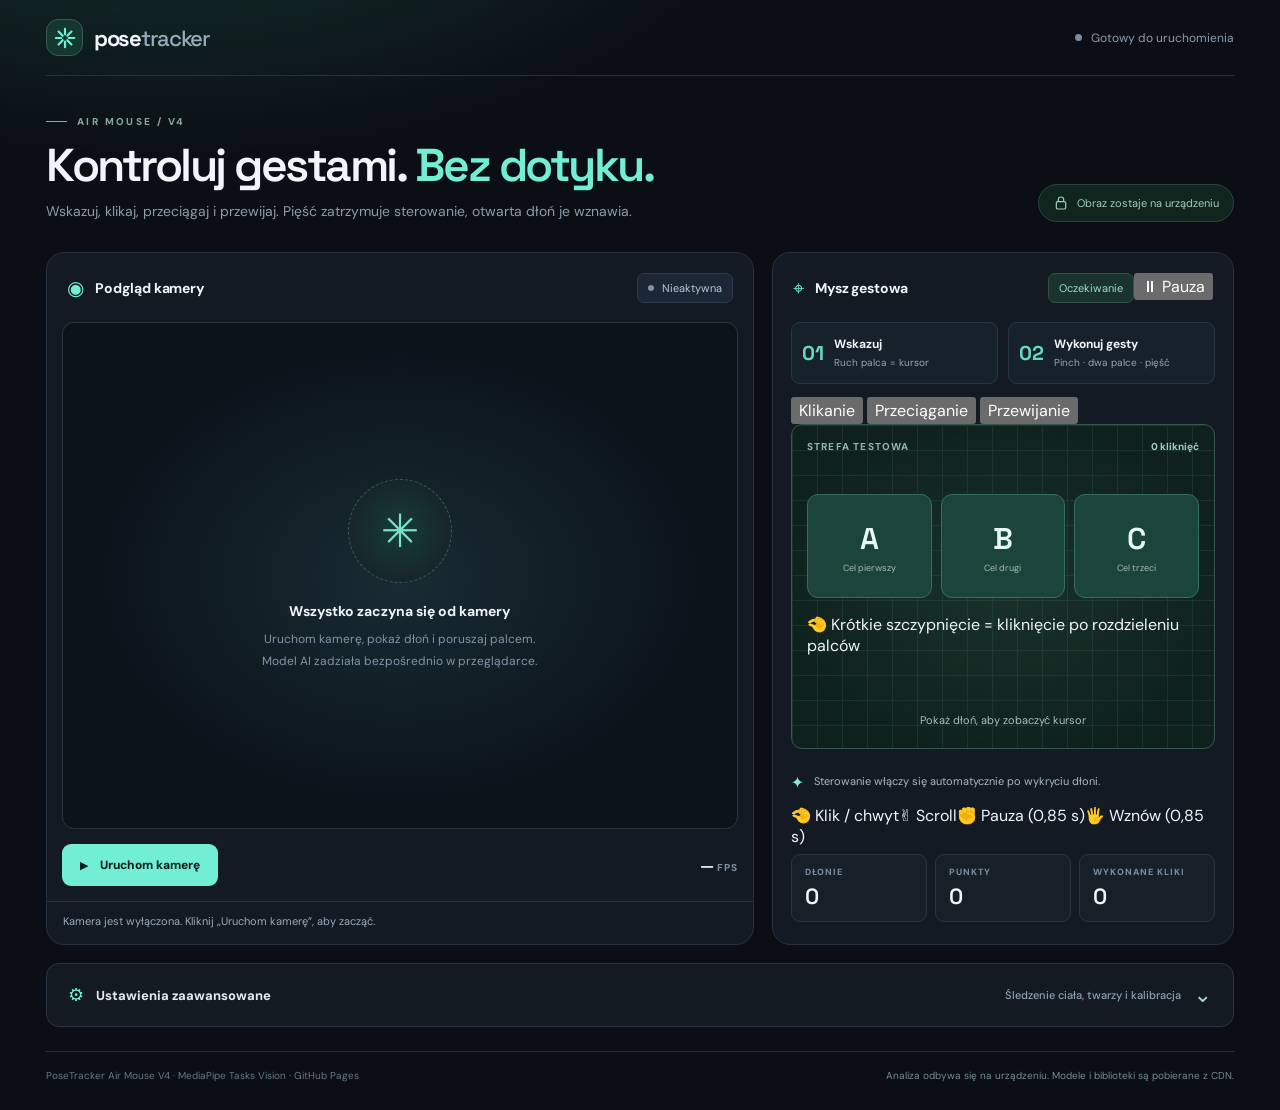
==== commit 3c0e14f6: "V4: add gesture modes, drag sandbox, scroll list, pause and 4-point calibration UI" ====
--- a/index.html
+++ b/index.html
@@ -5,8 +5,8 @@
   <meta name="viewport" content="width=device-width, initial-scale=1, viewport-fit=cover">
   <meta name="theme-color" content="#0c1018">
   <meta name="description" content="PoseTracker — sterowanie wirtualną myszką za pomocą dłoni oraz analiza punktów ciała.">
-  <title>PoseTracker — Gesture Studio</title>
-  <link rel="stylesheet" href="./styles.css?v=3">
+  <title>PoseTracker V4 — Air Mouse Studio</title>
+  <link rel="stylesheet" href="./styles.css?v=4">
 </head>
 <body>
 <div class="app">
@@ -21,9 +21,9 @@
   <main>
     <div class="page-title">
       <div>
-        <div class="eyebrow"><span class="eyebrow-line"></span> GESTURE STUDIO / V3</div>
-        <h1>Twoja dłoń. <em>Twoja mysz.</em></h1>
-        <p>Przesuń palec wskazujący, aby sterować kursorem. Złącz go z kciukiem, aby kliknąć.</p>
+        <div class="eyebrow"><span class="eyebrow-line"></span> AIR MOUSE / V4</div>
+        <h1>Kontroluj gestami. <em>Bez dotyku.</em></h1>
+        <p>Wskazuj, klikaj, przeciągaj i przewijaj. Pięść zatrzymuje sterowanie, otwarta dłoń je wznawia.</p>
       </div>
       <div class="privacy"><svg viewBox="0 0 24 24" width="16" height="16" fill="none" aria-hidden="true"><rect x="5" y="10" width="14" height="11" rx="2" stroke="currentColor" stroke-width="1.8"/><path d="M8 10V7a4 4 0 018 0v3" stroke="currentColor" stroke-width="1.8"/></svg>Obraz zostaje na urządzeniu</div>
     </div>
@@ -58,21 +58,56 @@
       <section class="card mouse-card" aria-labelledby="mouse-title">
         <div class="card-head">
           <div class="section-name"><span class="section-icon">⌖</span><h2 id="mouse-title">Mysz gestowa</h2></div>
-          <span class="tag tag-accent" id="gesture-state">Oczekiwanie</span>
+          <div class="gesture-actions"><span class="tag tag-accent" id="gesture-state">Oczekiwanie</span><button id="pause-toggle" type="button" class="mini-button" aria-pressed="false">⏸ Pauza</button></div>
         </div>
 
         <div class="mouse-body">
           <div class="mouse-instructions">
-            <div><span class="step-number">01</span><span><strong>Wskaż</strong><small>Ruszaj palcem wskazującym</small></span></div>
-            <div><span class="step-number">02</span><span><strong>Kliknij</strong><small>Złącz kciuk i wskazujący</small></span></div>
+            <div><span class="step-number">01</span><span><strong>Wskazuj</strong><small>Ruch palca = kursor</small></span></div>
+            <div><span class="step-number">02</span><span><strong>Wykonuj gesty</strong><small>Pinch · dwa palce · pięść</small></span></div>
+          </div>
+          <div class="demo-tabs" role="group" aria-label="Wybierz obszar ćwiczeń">
+            <button type="button" class="demo-tab active" data-demo="click" aria-pressed="true">Klikanie</button>
+            <button type="button" class="demo-tab" data-demo="drag" aria-pressed="false">Przeciąganie</button>
+            <button type="button" class="demo-tab" data-demo="scroll" aria-pressed="false">Przewijanie</button>
           </div>
 
           <div class="test-zone" id="workspace" aria-label="Obszar testowania wirtualnej myszki">
             <div class="zone-top"><span>STREFA TESTOWA</span><span id="click-count">0 kliknięć</span></div>
-            <div class="targets">
-              <button type="button" class="gesture-target" data-action="A"><b>A</b><small>Cel pierwszy</small></button>
-              <button type="button" class="gesture-target" data-action="B"><b>B</b><small>Cel drugi</small></button>
-              <button type="button" class="gesture-target" data-action="C"><b>C</b><small>Cel trzeci</small></button>
+            <div class="demo-view" id="demo-click">
+              <div class="targets">
+                <button type="button" class="gesture-target" data-action="A"><b>A</b><small>Cel pierwszy</small></button>
+                <button type="button" class="gesture-target" data-action="B"><b>B</b><small>Cel drugi</small></button>
+                <button type="button" class="gesture-target" data-action="C"><b>C</b><small>Cel trzeci</small></button>
+              </div>
+              <p class="demo-hint">🤏 Krótkie szczypnięcie = kliknięcie po rozdzieleniu palców</p>
+            </div>
+            <div class="demo-view" id="demo-drag" hidden>
+              <div class="drag-lane" id="drag-lane">
+                <div id="drag-card" class="drag-card" style="left:15%;top:50%">≡ <span>PRZECIĄGNIJ</span></div>
+                <div id="drop-zone" class="drop-zone"><span>◎</span> UPUŚĆ TUTAJ</div>
+              </div>
+              <p class="demo-hint">🤏 Przytrzymaj szczypnięcie przez 0,43 s, przesuń dłoń i puść</p>
+            </div>
+            <div class="demo-view" id="demo-scroll" hidden>
+              <div class="scroll-panel" id="scroll-area" tabindex="0" aria-label="Lista do przewijania gestami">
+                <p class="scroll-heading">Lista przykładowych poleceń</p>
+                <div>01 <strong>Wybór narzędzia</strong><span>Test</span></div>
+                <div>02 <strong>Pozycja Home</strong><span>Test</span></div>
+                <div>03 <strong>Tryb manualny</strong><span>Test</span></div>
+                <div>04 <strong>Odczyt czujników</strong><span>Test</span></div>
+                <div>05 <strong>Symulator TCP</strong><span>Test</span></div>
+                <div>06 <strong>Lista punktów</strong><span>Test</span></div>
+                <div>07 <strong>Diagnostyka</strong><span>Test</span></div>
+                <div>08 <strong>Raport</strong><span>Test</span></div>
+              </div>
+              <p class="demo-hint">✌️ Wyprostuj palec wskazujący i środkowy, przesuwaj dłoń w górę/dół</p>
+            </div>
+            <div id="calibration-overlay" class="calibration-overlay" hidden>
+              <div class="calibration-title">KALIBRACJA <strong id="calibration-step">1/4</strong></div>
+              <div class="calibration-cross" id="calibration-cross"></div>
+              <p id="calibration-prompt">Ustaw palec w lewym górnym rogu i wykonaj krótki pinch.</p>
+              <div class="calibration-buttons"><button type="button" id="calibration-capture" class="mini-button">Zapisz punkt</button><button type="button" id="calibration-cancel" class="mini-button">Anuluj</button></div>
             </div>
             <div class="zone-bottom" id="workspace-feedback">Pokaż dłoń, aby zobaczyć kursor</div>
             <div class="virtual-cursor" id="virtual-cursor" hidden aria-hidden="true"><span class="cursor-inner"></span></div>
@@ -82,6 +117,7 @@
             <span class="info-icon">✦</span>
             <span id="pointer-state">Sterowanie włączy się automatycznie po wykryciu dłoni.</span>
           </div>
+          <div class="gesture-guide"><span>🤏 Klik / chwyt</span><span>✌️ Scroll</span><span>✊ Pauza (0,85 s)</span><span>🖐️ Wznów (0,85 s)</span></div>
 
           <div class="telemetry">
             <div><small>DŁONIE</small><strong id="hands-count">0</strong></div>
@@ -103,9 +139,12 @@
           <label class="select-row"><span>Model sylwetki</span><select id="pose-model"><option value="lite" selected>Lite · szybki</option><option value="full">Full · dokładniejszy</option><option value="heavy">Heavy · wymagający</option></select></label>
         </div>
         <div class="settings-group">
-          <h3>Sterowanie</h3>
+          <h3>Precyzja i kalibracja</h3>
           <label class="select-row"><span>Aktywna dłoń</span><select id="control-hand"><option value="auto">Automatycznie</option><option value="Right">Prawa</option><option value="Left">Lewa</option></select></label>
-          <label class="select-row"><span>Wygładzanie <output id="smoothing-label">60%</output></span><input type="range" id="smoothing" min="0" max="90" value="60"></label>
+          <label class="select-row"><span>Stabilizacja <output id="smoothing-label">60%</output></span><input type="range" id="smoothing" min="0" max="100" value="60"></label>
+          <label class="select-row"><span>Czułość <output id="sensitivity-label">50%</output></span><input type="range" id="sensitivity" min="0" max="100" value="50"></label>
+          <label class="select-row"><span>Martwa strefa <output id="deadzone-label">0,3</output></span><input type="range" id="deadzone" min="0" max="3" step="0.1" value="0.3"></label>
+          <div class="calibration-settings"><button id="calibration-start" type="button" class="mini-button primary-mini">Kalibracja 4 punktów</button><button id="calibration-reset" type="button" class="mini-button">Reset</button><small id="calibration-status">Brak kalibracji — ustawienia domyślne</small></div>
           <label class="switch-row compact"><span>Odbicie lustrzane</span><input type="checkbox" id="mirror" checked></label>
           <label class="switch-row compact"><span>Połączenia szkieletu</span><input type="checkbox" id="show-lines" checked></label>
           <label class="switch-row compact"><span>Punkty orientacyjne</span><input type="checkbox" id="show-points" checked></label>
@@ -121,9 +160,9 @@
       <div class="bridge-actions"><button type="button" id="desktop-arm" disabled class="btn btn-primary">Uzbrój mysz</button><button type="button" id="desktop-disarm" disabled class="btn btn-outline">STOP</button><span id="desktop-state"></span></div>
     </section>
 
-    <div class="footnote">PoseTracker Gesture Studio · MediaPipe Tasks Vision · GitHub Pages <span>Analiza odbywa się na urządzeniu. Modele i biblioteki są pobierane z CDN.</span></div>
+    <div class="footnote">PoseTracker Air Mouse V4 · MediaPipe Tasks Vision · GitHub Pages <span>Analiza odbywa się na urządzeniu. Modele i biblioteki są pobierane z CDN.</span></div>
   </main>
 </div>
-<script type="module" src="./app.js?v=3"></script>
+<script type="module" src="./app.js?v=4"></script>
 </body>
 </html>
--- a/styles.css
+++ b/styles.css
@@ -1,142 +1,152 @@
-:root {
-  color-scheme: dark;
-  --bg: #080e1d;
-  --surface: #101a2d;
-  --line: #23324d;
-  --text: #ecf3ff;
-  --muted: #a3b2cc;
-  --accent: #66ddda;
-  --danger: #ff7474;
+@import url('https://fonts.googleapis.com/css2?family=DM+Sans:wght@400;500;600;700;800&family=Space+Grotesk:wght@400;500;600;700&display=swap');
+:root{
+  color-scheme:dark;--bg:#0b0f15;--card:#131a23;--card2:#151e29;--line:#27313e;--text:#f1f5fa;
+  --muted:#8a9bac;--subtle:#647588;--teal:#72eed4;--teal-dark:#142f2b;--yellow:#f5c767;
 }
-* { box-sizing: border-box; }
-html { background: var(--bg); }
-body { margin: 0; color: var(--text); font-family: Inter, ui-sans-serif, system-ui, -apple-system, 'Segoe UI', Arial, sans-serif; background: radial-gradient(ellipse 80% 40% at 55% 0%, #18314b 0%, transparent 68%), var(--bg); }
-button, input { font: inherit; }
-.shell { max-width: 920px; margin: 0 auto; padding: 0 24px; }
-.topbar { min-height: 92px; display: flex; align-items: center; justify-content: space-between; gap: 20px; border-bottom: 1px solid #26355080; }
-.brand { display: flex; align-items: center; gap: 12px; font-size: 1.15rem; font-weight: 800; letter-spacing: -.04em; }
-.brand-mark { display: grid; place-items: center; width: 36px; height: 36px; color: #081722; background: var(--accent); border-radius: 12px; font-size: 1.55rem; }
-.brand-accent { color: var(--accent); }
-.top-label { display: flex; align-items: center; gap: 8px; color: var(--muted); font-size: .83rem; }
-.dot, .live-dot { width: 7px; height: 7px; border-radius: 99px; background: #66ddda; box-shadow: 0 0 0 3px #66ddda25; }
-.intro { padding: 40px 0 28px; }
-.eyebrow { color: var(--accent); font-size: .69rem; font-weight: 800; letter-spacing: .18em; margin: 0 0 12px; }
-h1 { margin: 0; font-size: clamp(1.9rem, 4.6vw, 3.15rem); font-weight: 850; letter-spacing: -.06em; line-height: 1.12; }
-h1 span { color: var(--accent); }
-.lead { color: var(--muted); margin: 14px 0 0; max-width: 690px; font-size: .99rem; line-height: 1.65; }
-.panel { border: 1px solid var(--line); border-radius: 20px; background: #0c172b; overflow: hidden; box-shadow: 0 16px 60px #0003; }
-.panel-header, .panel-footer { display: flex; gap: 16px; align-items: center; justify-content: space-between; padding: 18px 21px; }
-.panel-title { display: inline-flex; align-items: center; gap: 9px; font-weight: 750; font-size: .9rem; }
-.camera-icon { color: var(--accent); font-size: 1.3rem; }
-.status-badge { display: flex; align-items: center; gap: 9px; color: var(--muted); border: 1px solid #263957; padding: 7px 11px; border-radius: 99px; font-size: .75rem; }
-.badge-dot { width: 7px; height: 7px; border-radius: 50%; background: #7486a6; }
-.status-badge.ready .badge-dot { background: #66ddda; box-shadow: 0 0 0 3px #66ddda22; }
-.status-badge.error .badge-dot { background: var(--danger); }
-.stage { position: relative; margin: 0 16px; height: min(56vw, 490px); min-height: 270px; background: #050b17; border: 1px solid #253653; border-radius: 13px; overflow: hidden; }
-.stage video, .stage canvas { width: 100%; height: 100%; position: absolute; inset: 0; display: block; object-fit: contain; }
-.stage video { display: none; }
-.stage.active video { display: block; }
-.stage.mirrored video, .stage.mirrored canvas { transform: scaleX(-1); }
-.stage canvas { pointer-events: none; }
-.placeholder { position: absolute; inset: 0; display: flex; flex-direction: column; align-items: center; justify-content: center; gap: 9px; text-align: center; padding: 25px; }
-.placeholder-symbol { display: grid; place-items: center; width: 78px; height: 78px; margin-bottom: 9px; border: 1px solid #294767; background: #11243c; border-radius: 23px; color: #81cfcf; font-size: 3.4rem; font-weight: 300; }
-.placeholder strong { font-size: 1rem; }
-.placeholder span { color: var(--muted); font-size: .88rem; }
-.stage.active .placeholder { display: none; }
-.stage-tag { position: absolute; top: 15px; left: 15px; display: inline-flex; align-items: center; gap: 9px; border: 1px solid #31516b; background: #071625c9; backdrop-filter: blur(8px); border-radius: 8px; padding: 8px 10px; font-size: .7rem; font-weight: 800; letter-spacing: .06em; }
-.stage-tag[hidden] { display: none; }
-.actions { display: flex; gap: 10px; }
-.button { border: 0; border-radius: 10px; font-size: .88rem; font-weight: 750; cursor: pointer; padding: 12px 17px; transition: filter .15s ease; }
-.button:hover { filter: brightness(1.09); }
-.button:disabled { opacity: .55; cursor: progress; }
-.button.primary { color: #07333a; background: var(--accent); }
-.button.danger { color: #fff; background: #ba3745; }
-.fps { color: var(--muted); font-variant-numeric: tabular-nums; font-size: .82rem; }
-.message { color: var(--muted); border-top: 1px solid #243550; margin: 0; padding: 13px 21px 16px; font-size: .82rem; line-height: 1.5; }
-.message.error { color: #ff9b9b; }
-.message.success { color: #9aeacf; }
-.settings { display: flex; flex-wrap: wrap; align-items: center; gap: 10px 22px; padding: 23px 1px 9px; }
-.toggle-row { color: #d1def0; display: flex; align-items: center; gap: 10px; font-size: .86rem; cursor: pointer; }
-.toggle-row input { width: 17px; height: 17px; margin: 0; accent-color: var(--accent); }
-.note { color: #8296b3; font-size: .78rem; line-height: 1.65; margin: 15px 0 35px; }
-.note strong { color: #aebed4; }
-footer { border-top: 1px solid #26355080; padding: 20px 0 35px; color: #8192af; font-size: .76rem; }
-[hidden] { display: none !important; }
-@media (max-width: 540px) {
-  .shell { padding: 0 13px; }
-  .topbar { min-height: 70px; }
-  .top-label { font-size: .72rem; }
-  .intro { padding: 30px 4px 25px; }
-  .lead { font-size: .89rem; }
-  .panel-header, .panel-footer { padding: 14px; }
-  .panel-title { font-size: .83rem; }
-  .status-badge { font-size: .67rem; padding: 6px 8px; }
-  .stage { margin: 0 9px; height: min(70dvh, 510px); min-height: 330px; }
-  .settings { gap: 16px 19px; }
-  .message { padding: 12px 14px; }
+*{box-sizing:border-box}
+html{background:var(--bg)}
+body{margin:0;background:radial-gradient(ellipse 750px 370px at 13% -140px,#15342f 0,transparent 80%),var(--bg);color:var(--text);font-family:'DM Sans',system-ui,-apple-system,'Segoe UI',sans-serif;-webkit-font-smoothing:antialiased}
+button,input,select{font:inherit}
+button{cursor:pointer}
+button:disabled{cursor:not-allowed;opacity:.52}
+button:focus-visible,input:focus-visible,select:focus-visible,summary:focus-visible{outline:2px solid var(--teal);outline-offset:3px}
+[hidden]{display:none!important}
+.app{max-width:1430px;margin:0 auto;padding:0 46px}
+.app-header{height:76px;display:flex;justify-content:space-between;align-items:center;border-bottom:1px solid #28313e}
+.logo{display:inline-flex;gap:11px;align-items:center;font-size:22px;font-family:'Space Grotesk',system-ui;font-weight:700;letter-spacing:-1.3px;text-decoration:none;color:#f3f7fc}
+.logo-light{color:#98abbb;font-weight:500}
+.logo-icon{width:37px;height:37px;border:1px solid #325e54;border-radius:12px;display:grid;place-items:center;background:#14382f;color:var(--teal)}
+.header-right{display:flex;align-items:center;gap:9px;font-size:12px;color:var(--muted)}
+.live-indicator{height:7px;width:7px;border-radius:50%;background:#7b8b9c}
+.live-indicator.live{background:#6be8c5;box-shadow:0 0 0 4px #6be8c526}
+.live-indicator.error{background:#fa817e}
+main{padding-bottom:28px}
+.page-title{display:flex;align-items:end;justify-content:space-between;gap:20px;margin:39px 0 30px}
+.eyebrow{display:flex;align-items:center;gap:10px;color:#87a899;font-size:10px;letter-spacing:2.4px;font-weight:800}
+.eyebrow-line{height:1px;width:21px;background:#79b29d}
+h1{font-family:'Space Grotesk',system-ui;font-size:clamp(31px,3.6vw,51px);font-weight:600;line-height:1.12;letter-spacing:-2.5px;margin:12px 0 9px}
+h1 em{font-style:normal;color:var(--teal)}
+.page-title p{font-size:14px;line-height:1.55;color:var(--muted);margin:0}
+.privacy{border:1px solid #28463f;background:#11251f;color:#a5cabe;display:flex;align-items:center;gap:8px;border-radius:100px;padding:10px 14px;font-size:11px;white-space:nowrap}
+.main-grid{display:grid;grid-template-columns:minmax(0,1.21fr) minmax(360px,.79fr);gap:18px;align-items:stretch}
+.card{border:1px solid var(--line);background:var(--card);border-radius:18px;overflow:hidden;min-width:0}
+.card-head{min-height:69px;display:flex;align-items:center;justify-content:space-between;gap:12px;padding:0 20px}
+.section-name{display:flex;gap:11px;align-items:center;min-width:0}
+.section-name h2{font-size:14px;letter-spacing:-.1px;font-weight:700;margin:0}
+.section-icon{font-size:20px;line-height:1;color:var(--teal)}
+.tag{display:inline-flex;align-items:center;gap:8px;white-space:nowrap;font-size:11px;padding:7px 10px;border-radius:7px;background:#1b2734;color:#b9cad7;border:1px solid #2c3b4e}
+.tag-dot{width:6px;height:6px;background:#7f93a8;border-radius:100%}
+.tag-dot.ready{background:var(--teal)}
+.tag-dot.error{background:#f59082}
+.tag-accent{background:#1a332e;color:#9bdfc8;border-color:#315347}
+.stage{position:relative;margin:0 15px;aspect-ratio:4/3;max-height:560px;min-height:340px;overflow:hidden;border:1px solid #2a3542;border-radius:12px;background:radial-gradient(ellipse at center,#192b33,#0b131b 65%)}
+.stage video,.stage canvas{position:absolute;inset:0;width:100%;height:100%;object-fit:contain;display:block}
+.stage video{opacity:0}
+.stage.active video{opacity:1}
+.stage.mirrored video,.stage.mirrored canvas{transform:scaleX(-1)}
+.stage canvas{pointer-events:none}
+.empty-stage{position:absolute;inset:0;display:flex;align-items:center;flex-direction:column;justify-content:center;text-align:center;padding:24px;pointer-events:none}
+.stage.active .empty-stage{display:none}
+.empty-orbit{width:104px;height:104px;border:1px dashed #355b59;border-radius:50%;display:grid;place-items:center;margin-bottom:19px;background:radial-gradient(circle at center,#153c36,#17272c 65%,transparent)}
+.empty-hand{font-size:46px;color:#77e1cb}
+.empty-stage strong{font-size:14px}
+.empty-stage p{font-size:12px;color:#8195a7;line-height:1.8;margin:9px 0 0}
+.camera-corner{position:absolute;z-index:3;display:flex;gap:7px;align-items:center;color:#e1eee8;background:#0e1e20c9;backdrop-filter:blur(9px);font-size:10px;font-weight:800;border:1px solid #4b6a66;padding:8px 10px;border-radius:7px}
+.top-left{left:12px;top:12px;letter-spacing:1px}
+.bottom-left{left:12px;bottom:12px;letter-spacing:.2px}
+.pulse{width:6px;height:6px;border-radius:50%;background:#7bedc8;box-shadow:0 0 0 3px #7bedc82e}
+.camera-bottom{display:flex;align-items:center;justify-content:space-between;gap:20px;padding:15px}
+.camera-actions{display:flex;gap:9px}
+.btn{height:42px;min-width:140px;padding:0 17px;font-weight:800;font-size:12px;border-radius:9px;border:1px solid transparent;transition:background .14s,transform .14s}
+.btn:active:not(:disabled){transform:translateY(1px)}
+.btn-primary{background:var(--teal);color:#0a1f1b}
+.btn-primary:hover:not(:disabled){background:#a0ffe7}
+.btn-outline{background:#222f3a;border-color:#3b4b57;color:#e9f2f6}
+.btn-outline:hover:not(:disabled){background:#2d3a46}
+.button-icon{margin-right:9px;font-size:11px}
+.fps{font-size:10px;color:#7d90a4;letter-spacing:1px;font-weight:800}
+.fps span{font-family:'Space Grotesk',system-ui;font-size:16px;color:#dce8f2;letter-spacing:0}
+.status{border-top:1px solid #273342;margin:0;padding:11px 16px 13px;color:#99aabb;font-size:11px;line-height:1.55;min-height:43px}
+.status.error{color:#ff9389}
+.status.good{color:#8fdbc4}
+.mouse-body{padding:0 18px 18px}
+.mouse-instructions{display:grid;grid-template-columns:1fr 1fr;gap:10px;margin-bottom:13px}
+.mouse-instructions>div{display:flex;gap:10px;align-items:center;border:1px solid #283644;border-radius:9px;padding:13px 10px;background:#17212b}
+.step-number{font-family:'Space Grotesk',system-ui;font-weight:700;font-size:20px;color:#68d8be}
+.mouse-instructions strong{display:block;font-size:12px;margin-bottom:3px}
+.mouse-instructions small{display:block;color:#93a7b4;font-size:10px;line-height:1.5}
+.test-zone{position:relative;min-height:325px;display:flex;flex-direction:column;justify-content:space-between;border:1px solid #36564f;border-radius:11px;overflow:hidden;background:radial-gradient(ellipse at center,#1a332c 0%,#10221e 75%);padding:15px}
+.test-zone::before{position:absolute;content:"";inset:0;pointer-events:none;opacity:.28;background-size:25px 25px;background-image:linear-gradient(to right,#386052 1px,transparent 1px),linear-gradient(to bottom,#386052 1px,transparent 1px)}
+.test-zone>*{position:relative;z-index:1}
+.zone-top{display:flex;align-items:center;justify-content:space-between;gap:5px;color:#8fb7a7;font-size:10px;font-weight:800;letter-spacing:1.2px}
+.zone-top span:last-child{letter-spacing:0;color:#a2cdbd}
+.targets{display:grid;grid-template-columns:repeat(3,1fr);gap:9px}
+.gesture-target{display:flex;flex-direction:column;align-items:center;justify-content:center;gap:4px;min-width:0;min-height:104px;color:#e8f9f5;background:#1b443a;border:1px solid #356e60;border-radius:11px;transition:background .13s,border .13s,transform .13s;position:relative}
+.gesture-target b{font-family:'Space Grotesk',system-ui;font-weight:600;font-size:30px}
+.gesture-target small{color:#a5bdb3;font-size:9px}
+.gesture-target.hovered,.gesture-target:hover{background:#276852;border-color:#8ff4cd}
+.gesture-target.selected{background:#376f59;border-color:#d2ffdd;box-shadow:0 0 0 1px #64cf9c66}
+.gesture-target.pressed{transform:scale(.97);background:#468a69}
+.zone-bottom{text-align:center;font-size:11px;color:#a2c3b4;line-height:1.4;min-height:20px}
+.virtual-cursor{position:absolute;left:50%;top:50%;z-index:10;width:30px;height:30px;pointer-events:none;border:2px solid #ffffff;border-radius:50%;background:#75efdc87;transform:translate(-50%,-50%);box-shadow:0 0 0 8px #6de9d82d,0 0 25px #7dffcb78}
+.virtual-cursor.pinched{background:#f5c767;border-color:white;box-shadow:0 0 0 13px #f4cb7349,0 0 20px #ffcf73b3}
+.virtual-cursor span{display:none}
+.mouse-info{display:flex;gap:10px;align-items:center;min-height:46px;margin-top:10px;color:#a8b7c6;font-size:11px;line-height:1.45}
+.info-icon{font-size:16px;color:#8be7d0}
+.telemetry{display:grid;grid-template-columns:repeat(3,1fr);gap:8px;margin-top:7px}
+.telemetry>div{background:#171f29;border:1px solid #2a3442;border-radius:9px;padding:11px 13px}
+.telemetry small{display:block;font-size:9px;letter-spacing:1px;color:#788fa1;font-weight:800}
+.telemetry strong{display:block;font-size:22px;line-height:1.2;margin-top:5px;font-family:'Space Grotesk',system-ui;font-weight:600;color:#ecf7f7}
+.advanced{margin-top:18px;border:1px solid #293641;border-radius:13px;background:#131a22}
+.advanced summary{display:flex;justify-content:space-between;align-items:center;gap:12px;padding:19px 21px;cursor:pointer;list-style:none;color:#e1eaf0;font-size:13px;font-weight:800}
+.advanced summary::-webkit-details-marker{display:none}
+.advanced summary>span{display:inline-flex;gap:12px;align-items:center}
+.settings-icon{font-size:18px;color:var(--teal)}
+.summary-side{font-size:11px;color:#8ca3b2!important;font-weight:500;gap:13px!important}
+.chevron{font-size:22px;line-height:0;color:#b6d5c6;display:inline-block;transition:transform .2s}
+.advanced[open] .chevron{transform:rotate(180deg)}
+.advanced-grid{display:grid;grid-template-columns:1fr 1fr;gap:36px;padding:0 24px 23px}
+.settings-group{border-top:1px solid #283643;padding-top:18px}
+.settings-group h3{font-size:13px;margin:0 0 15px}
+.switch-row,.select-row{display:flex;align-items:center;justify-content:space-between;gap:13px;padding:9px 0;font-size:12px;color:#cfdae2}
+.switch-row>span:first-child{display:flex;flex-direction:column;gap:4px}
+.switch-row strong{font-size:12px}
+.switch-row small{font-size:11px;color:#8799a7}
+.switch-row.compact{padding:7px 0}
+input[type=checkbox]{appearance:none;width:34px;height:20px;flex:0 0 34px;border-radius:99px;position:relative;background:#354553;border:1px solid #536575;cursor:pointer;transition:background .2s}
+input[type=checkbox]::after{position:absolute;content:"";width:12px;height:12px;left:3px;top:3px;border-radius:50%;background:#d9e2e9;transition:transform .15s}
+input[type=checkbox]:checked{background:#267860;border-color:#5abfa0}
+input[type=checkbox]:checked::after{transform:translateX(14px);background:#fff}
+.enabled-label{font-size:10px;color:var(--teal);font-weight:800}
+select{background:#1b2833;border:1px solid #364d59;color:#e9f3f6;border-radius:7px;padding:8px 11px;font-size:11px;max-width:55%}
+input[type=range]{width:135px;accent-color:var(--teal)}
+output{color:var(--teal);font-size:11px;font-weight:700;margin-left:4px}
+.bridge-panel{border:1px solid #5f512a;background:#282418;margin-top:17px;border-radius:11px;display:flex;justify-content:space-between;gap:20px;padding:18px;align-items:center}
+.bridge-panel strong{font-size:14px}
+.bridge-panel p{font-size:11px;color:#c4b99b}
+.bridge-actions{display:flex;gap:8px;align-items:center;flex-wrap:wrap}
+.bridge-actions #desktop-state{font-size:11px;color:#d3c29d}
+.footnote{display:flex;align-items:center;justify-content:space-between;gap:12px;border-top:1px solid #25313d;margin-top:24px;padding-top:17px;font-size:10px;color:#657787}
+.footnote span{color:#758b93}
+@media(max-width:1120px){
+  .app{padding:0 26px}.main-grid{grid-template-columns:1.1fr 1fr}.privacy{display:none}.mouse-instructions{grid-template-columns:1fr}.test-zone{min-height:315px}
 }
-
-/* RobotLab V2 */
-.shell { max-width: 1170px; }
-.brand-detail { color: #91a7c1; font-size: .67rem; letter-spacing: .08em; font-weight: 750; text-transform: uppercase; border: 1px solid #31435e; border-radius: 6px; padding: 4px 6px; margin-left: 6px; vertical-align: middle; }
-.dashboard { display: grid; grid-template-columns: minmax(0, 1.35fr) minmax(300px, .85fr); gap: 18px; align-items: stretch; margin-bottom: 18px; }
-.camera-panel, .controls-panel { min-width: 0; }
-.camera-panel { display: flex; flex-direction: column; }
-.camera-panel .stage { flex: 1; height: auto; min-height: 410px; max-height: 535px; }
-.camera-panel .stage video, .camera-panel .stage canvas { object-fit: contain; }
-.controls-panel .panel-header { border-bottom: 1px solid #223552; }
-.control-content { padding: 20px; display: flex; flex-direction: column; gap: 16px; }
-.stats { display: grid; grid-template-columns: repeat(3, minmax(0,1fr)); gap: 8px; }
-.stat { display: flex; flex-direction: column; justify-content: center; min-height: 88px; padding: 12px 8px; border-radius: 12px; text-align: center; background: #15253c; border: 1px solid #273d59; }
-.stat strong { color: var(--accent); font-size: 1.35rem; line-height: 1.2; font-weight: 850; white-space: nowrap; }
-.stat span { color: var(--muted); font-size: .66rem; margin-top: 5px; }
-.field { display: flex; flex-direction: column; gap: 8px; font-size: .87rem; font-weight: 650; color: #e6f0ff; }
-.field > span { display: flex; justify-content: space-between; align-items: center; }
-.field select { background: #0c1627; border: 1px solid #324564; color: #f1f7ff; border-radius: 9px; padding: 10px; width: 100%; font-size: .87rem; }
-.field input[type="range"] { width: 100%; accent-color: var(--accent); }
-.field output { color: var(--accent); font-size: .75rem; }
-.hint { color: #9fb0cc; font-size: .79rem; line-height: 1.58; margin: 0; }
-.switches { display: flex; flex-direction: column; gap: 13px; }
-.switches .toggle-row { font-size: .8rem; }
-.section-rule { width: 100%; border: 0; border-top: 1px solid #253b57; margin: 1px 0; }
-.interaction-panel, .desktop-panel { margin-bottom: 18px; }
-.pill { color: #7bb9ca; border: 1px solid #2b5164; background: #102d3c; padding: 6px 10px; border-radius: 99px; font-weight: 700; font-size: .71rem; }
-.pill.warning { color: #f5d297; border-color: #584425; background: #302616; }
-.interaction-content { padding: 4px 20px 20px; display: flex; flex-direction: column; gap: 16px; }
-.mode-line { display: flex; flex-wrap: wrap; justify-content: space-between; gap: 10px 20px; padding-top: 13px; align-items: center; }
-.state-line { color: #a8bfd4; font-size: .8rem; }
-.workspace { position: relative; min-height: 280px; border: 1px solid #2b4965; border-radius: 14px; background: radial-gradient(circle at 50% 50%, #1f3b57 0%, #0c1d34 80%); display: flex; flex-direction: column; justify-content: space-between; padding: 18px; overflow: hidden; }
-.workspace::before { content: ""; pointer-events: none; position: absolute; inset: 0; opacity: .22; background-image: linear-gradient(to right,#46617c 1px,transparent 1px),linear-gradient(to bottom,#46617c 1px,transparent 1px); background-size: 28px 28px; }
-.workspace > * { z-index: 1; }
-.workspace-header { display: flex; justify-content: space-between; color: #9db9cd; font-size: .7rem; letter-spacing: .1em; font-weight: 750; }
-.workspace-buttons { display: flex; flex-wrap: wrap; justify-content: center; gap: 14px; padding: 20px 12px; }
-.gesture-target { position: relative; background: #173b52; border: 1px solid #4a8b9f; color: #ecfaff; border-radius: 12px; min-width: 100px; min-height: 56px; font-weight: 750; cursor: pointer; padding: 12px 18px; }
-.gesture-target:hover, .gesture-target.active, .gesture-target.gesture-hover { background: #246780; border-color: #75e4e1; }
-.gesture-target.active { box-shadow: 0 0 0 2px #66ddda50; }
-.workspace-feedback { text-align: center; color: #a5c2d0; font-size: .78rem; min-height: 20px; }
-.virtual-cursor { z-index: 4; position: absolute; width: 25px; height: 25px; left: 50%; top: 50%; border-radius: 50%; border: 2px solid #e4ffff; background: #59dfe1a8; transform: translate(-50%,-50%); box-shadow: 0 0 0 9px #39d0d823, 0 0 19px #37f3ed5b; pointer-events: none; transition: box-shadow .08s; }
-.virtual-cursor.pinched { box-shadow: 0 0 0 15px #f6c96a35, 0 0 15px #f6c96a; border-color: #ffe6a7; background: #eebc51; }
-.virtual-cursor span { position: absolute; left: 50%; top: 50%; height: 1px; width: 1px; }
-.gesture-legend { display: flex; flex-wrap: wrap; gap: 14px 20px; color: #96a9c3; font-size: .77rem; }
-.legend-dot { display: inline-block; margin-right: 5px; width: 9px; height: 9px; border-radius: 50%; }
-.legend-dot.cyan { background: #59dfe1; }
-.legend-dot.yellow { background: #f6c96a; }
-.desktop-actions { display: flex; gap: 10px; flex-wrap: wrap; align-items: center; }
-.desktop-panel .button { font-size: .82rem; }
-@media (max-width: 900px) {
-  .dashboard { grid-template-columns: 1fr; }
-  .camera-panel .stage { height: min(65vw, 490px); min-height: 330px; }
-  .stats { gap: 12px; }
+@media(max-width:880px){
+  .main-grid{grid-template-columns:1fr}.mouse-instructions{grid-template-columns:1fr 1fr}.test-zone{min-height:290px}.stage{min-height:320px}
 }
-@media (max-width: 540px) {
-  .camera-panel .stage { min-height: 330px; height: 65vh; }
-  .control-content { padding: 15px; }
-  .interaction-content { padding: 4px 13px 17px; }
-  .panel-header { flex-wrap: wrap; }
-  .workspace { min-height: 320px; padding: 12px; }
-  .workspace-buttons { gap: 9px; padding: 10px 0; }
-  .gesture-target { min-width: 104px; padding: 12px; }
-  .stats { gap: 6px; }
-  .stat { padding: 8px 5px; }
-  .stat strong { font-size: 1.17rem; }
+@media(max-width:520px){
+  .app{padding:0 14px}.app-header{height:65px}.logo{font-size:19px}.header-right{font-size:10px}
+  .page-title{margin:31px 0 23px}.page-title h1{font-size:33px;letter-spacing:-1.8px}.page-title p{font-size:12px}
+  .card-head{padding:0 13px;min-height:60px}.section-name h2{font-size:12px}.tag{font-size:10px}
+  .stage{margin:0 9px;aspect-ratio:3/4;min-height:360px;max-height:550px}
+  .empty-stage p{font-size:11px}.empty-stage strong{font-size:12px}
+  .camera-bottom{padding:12px}.camera-actions .btn{min-width:0}.mouse-body{padding:0 11px 13px}
+  .mouse-instructions{gap:7px}.mouse-instructions>div{padding:9px 7px;gap:7px}.step-number{font-size:17px}
+  .mouse-instructions strong{font-size:11px}.mouse-instructions small{font-size:9px}
+  .test-zone{padding:11px;min-height:290px}.gesture-target{min-height:94px}.gesture-target b{font-size:26px}
+  .telemetry>div{padding:10px 9px}.telemetry strong{font-size:20px}
+  .advanced summary{padding:15px 12px}.summary-side{font-size:0;gap:4px!important}.chevron{font-size:22px}
+  .advanced-grid{grid-template-columns:1fr;gap:13px;padding:0 16px 19px}
+  .bridge-panel{display:block}.footnote{display:block;line-height:1.8}.footnote span{display:block}
 }
+@media(prefers-reduced-motion:reduce){*{transition:none!important}}
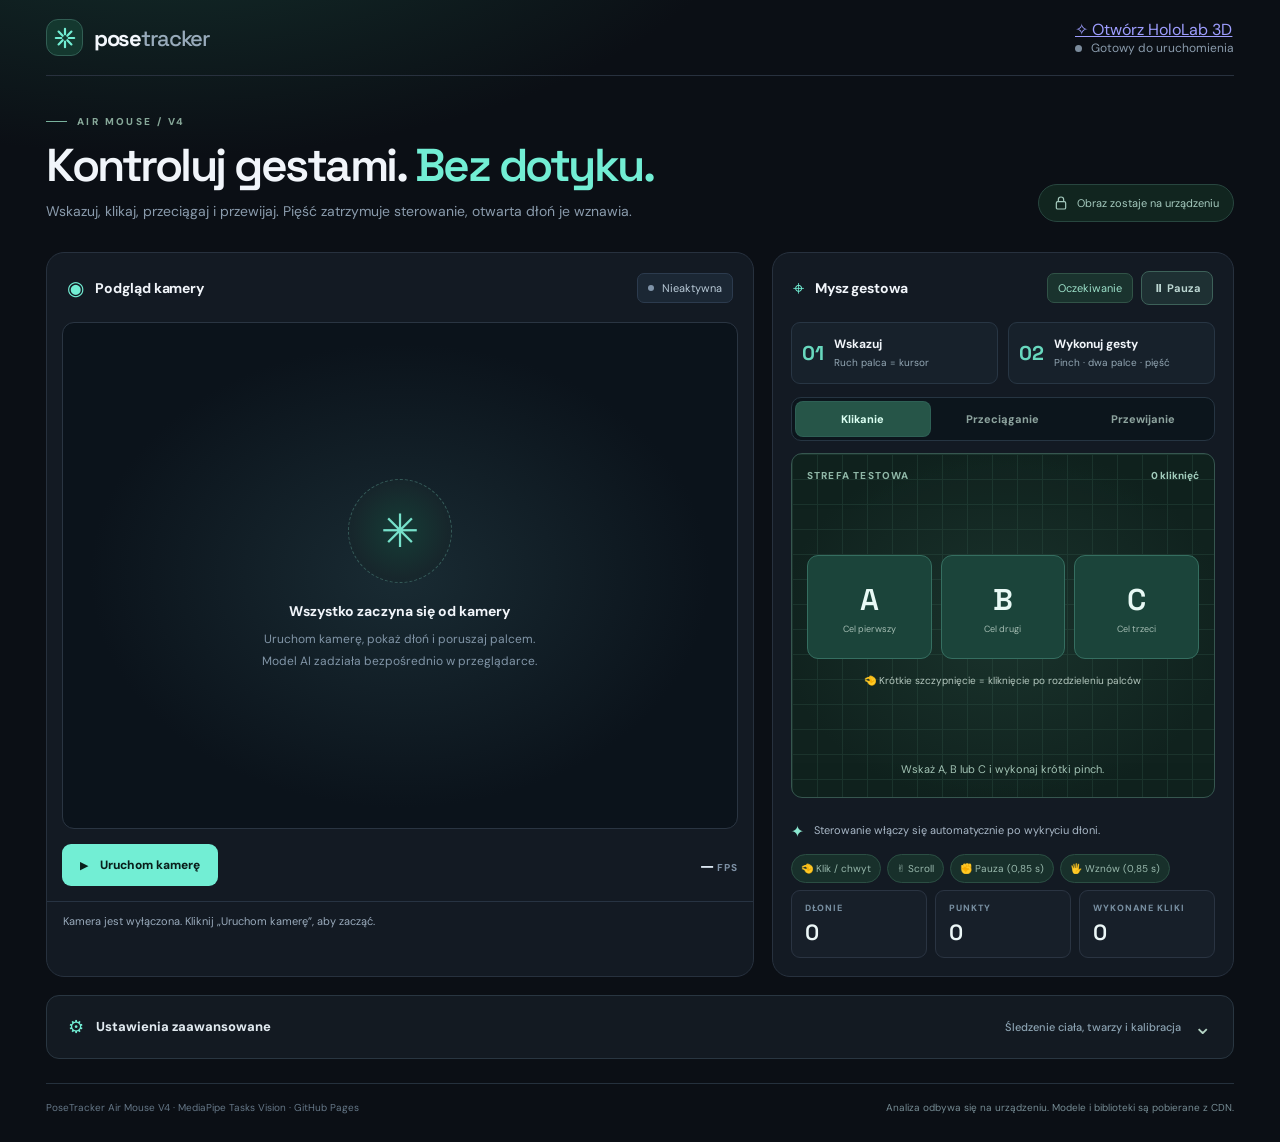
==== commit 7c35fd28: "Add direct link from Air Mouse V4 to experimental HoloLab" ====
--- a/index.html
+++ b/index.html
@@ -15,7 +15,7 @@
       <span class="logo-icon"><svg width="22" height="22" viewBox="0 0 24 24" fill="none" aria-hidden="true"><path d="M12 2v6M12 16v6M2 12h6M16 12h6M5 5l4.5 4.5M14.5 14.5 19 19M19 5l-4.5 4.5M9.5 14.5 5 19" stroke="currentColor" stroke-width="2.4" stroke-linecap="round"/></svg></span>
       <span>pose<span class="logo-light">tracker</span></span>
     </a>
-    <span class="header-right"><span class="live-indicator" id="global-dot"></span><span id="global-status">Gotowy do uruchomienia</span></span>
+    <div class="header-controls"><a class="holo-link" href="./holo.html">✧ Otwórz HoloLab 3D</a><span class="header-right"><span class="live-indicator" id="global-dot"></span><span id="global-status">Gotowy do uruchomienia</span></span></div>
   </header>
 
   <main>
--- a/styles.css
+++ b/styles.css
@@ -150,3 +150,51 @@
   .bridge-panel{display:block}.footnote{display:block;line-height:1.8}.footnote span{display:block}
 }
 @media(prefers-reduced-motion:reduce){*{transition:none!important}}
+
+/* Air Mouse V4: purpose-built interaction lab, consistent with V3 design */
+.gesture-actions{display:flex;align-items:center;gap:8px}
+.mini-button{font-size:11px;color:#bcd6d2;background:#1e3033;border:1px solid #3d6159;border-radius:8px;padding:9px 11px;font-weight:700;cursor:pointer;transition:background .16s}
+.mini-button:hover:not(:disabled){background:#294f48}
+.mini-button:disabled{opacity:.4}
+.primary-mini{background:#215a49;border-color:#438f77;color:#dff8e9}
+.demo-tabs{display:grid;grid-template-columns:repeat(3,minmax(0,1fr));gap:6px;padding:4px;background:#0c151c;border:1px solid #263542;border-radius:10px;margin-bottom:12px}
+.demo-tab{font-size:11px;font-weight:750;padding:10px 6px;color:#8da39e;background:transparent;border:0;border-radius:7px}
+.demo-tab.active{color:#dbfff2;background:#265548;box-shadow:0 0 0 1px #5abf9d70}
+.demo-view{display:flex;flex-direction:column;justify-content:center;gap:12px;min-height:192px;padding:6px 0}
+.demo-hint{font-size:10px;color:#b5c8bf;line-height:1.6;margin:2px 0 0;text-align:center}
+.gesture-guide{display:flex;flex-wrap:wrap;gap:6px}
+.gesture-guide span{font-size:10px;color:#99b9ad;background:#18302b;padding:7px 9px;border:1px solid #2b4e43;border-radius:100px;white-space:nowrap}
+.test-zone{min-height:345px}
+.drag-lane{position:relative;height:185px;background:#0c211a9c;border:1px dashed #3a6f58;border-radius:10px;overflow:hidden}
+.drag-card{position:absolute;width:118px;height:74px;display:flex;align-items:center;justify-content:center;gap:5px;transform:translate(-50%,-50%);background:#4ce0b6;color:#0b3125;border:1px solid #baffec;border-radius:11px;box-shadow:0 8px 24px #0004;font-size:10px;font-weight:850;letter-spacing:.6px;user-select:none}
+.drag-card.dragging{background:#f2c76b;color:#412a00;box-shadow:0 7px 25px #e9c86c66;z-index:9}
+.drop-zone{position:absolute;left:62%;width:34%;top:24%;bottom:24%;display:flex;align-items:center;justify-content:center;gap:6px;border:2px dashed #5abf9d;border-radius:12px;font-size:10px;text-align:center;color:#9ee0c8;background:#163829ab;font-weight:800}
+.drop-zone span{font-size:20px}
+.drop-zone.over{border-style:solid;background:#277459;color:#fff}
+.drop-zone.success{border-style:solid;border-color:#f1cd85;background:#426037;color:#ffe4a6}
+.scroll-panel{height:205px;overflow:auto;background:#0e231b;border:1px solid #335344;border-radius:10px;overscroll-behavior:contain;scrollbar-color:#427f66 #102b21;scrollbar-width:thin}
+.scroll-panel .scroll-heading{margin:0;padding:11px 12px;font-size:10px;letter-spacing:.6px;background:#1e3e30;color:#bde9d2;font-weight:850;position:sticky;top:0;z-index:1}
+.scroll-panel>div{padding:13px 12px;border-bottom:1px solid #2b4e3d;color:#7acaac;font-size:11px;display:flex;align-items:center;gap:7px}
+.scroll-panel strong{color:#ecfbf5;font-size:11px;font-weight:650}
+.scroll-panel>div span{margin-left:auto;color:#7eac94;font-size:9px}
+.calibration-overlay{position:absolute;inset:0;z-index:8;display:flex;flex-direction:column;justify-content:space-between;align-items:center;background:linear-gradient(145deg,#0a261ee8,#0c191aef);border:2px solid #64d5a6;border-radius:10px;padding:13px 11px 17px}
+.calibration-title{width:100%;color:#c2f8e2;display:flex;justify-content:space-between;font-size:11px;font-weight:800;letter-spacing:1.4px}
+.calibration-cross{position:absolute;width:37px;height:37px;border:2px solid #fff;border-radius:50%;box-shadow:0 0 0 12px #85f0ae32;left:12%;top:16%;transform:translate(-50%,-50%);pointer-events:none}
+.calibration-cross::before,.calibration-cross::after{content:"";position:absolute;background:#fff;left:50%;top:50%;transform:translate(-50%,-50%)}
+.calibration-cross::before{width:1px;height:24px}
+.calibration-cross::after{width:24px;height:1px}
+.calibration-overlay p{font-size:12px;color:#d7f1e2;font-weight:750;line-height:1.5;max-width:260px;text-align:center;margin:auto 0 13px}
+.calibration-buttons{display:flex;gap:7px;z-index:2}
+.calibration-settings{display:flex;gap:8px;align-items:center;flex-wrap:wrap;padding-top:12px}
+.calibration-settings small{flex-basis:100%;font-size:11px;color:#95b3a6;line-height:1.5}
+.virtual-cursor{z-index:12}
+.virtual-cursor.paused{opacity:.35;box-shadow:none}
+.tag.paused{background:#3b3324;border-color:#79623b;color:#f0d28a}
+@media (max-width:520px){
+  .gesture-actions{gap:4px}.gesture-actions .mini-button{padding:7px 8px;font-size:10px}
+  .demo-tab{font-size:10px;padding:10px 4px}
+  .test-zone{min-height:340px}
+  .drag-lane{height:170px}.drag-card{width:96px;height:63px;font-size:9px}
+  .gesture-guide{gap:5px}.gesture-guide span{font-size:9px;padding:6px 8px}
+  .calibration-overlay p{font-size:11px}
+}
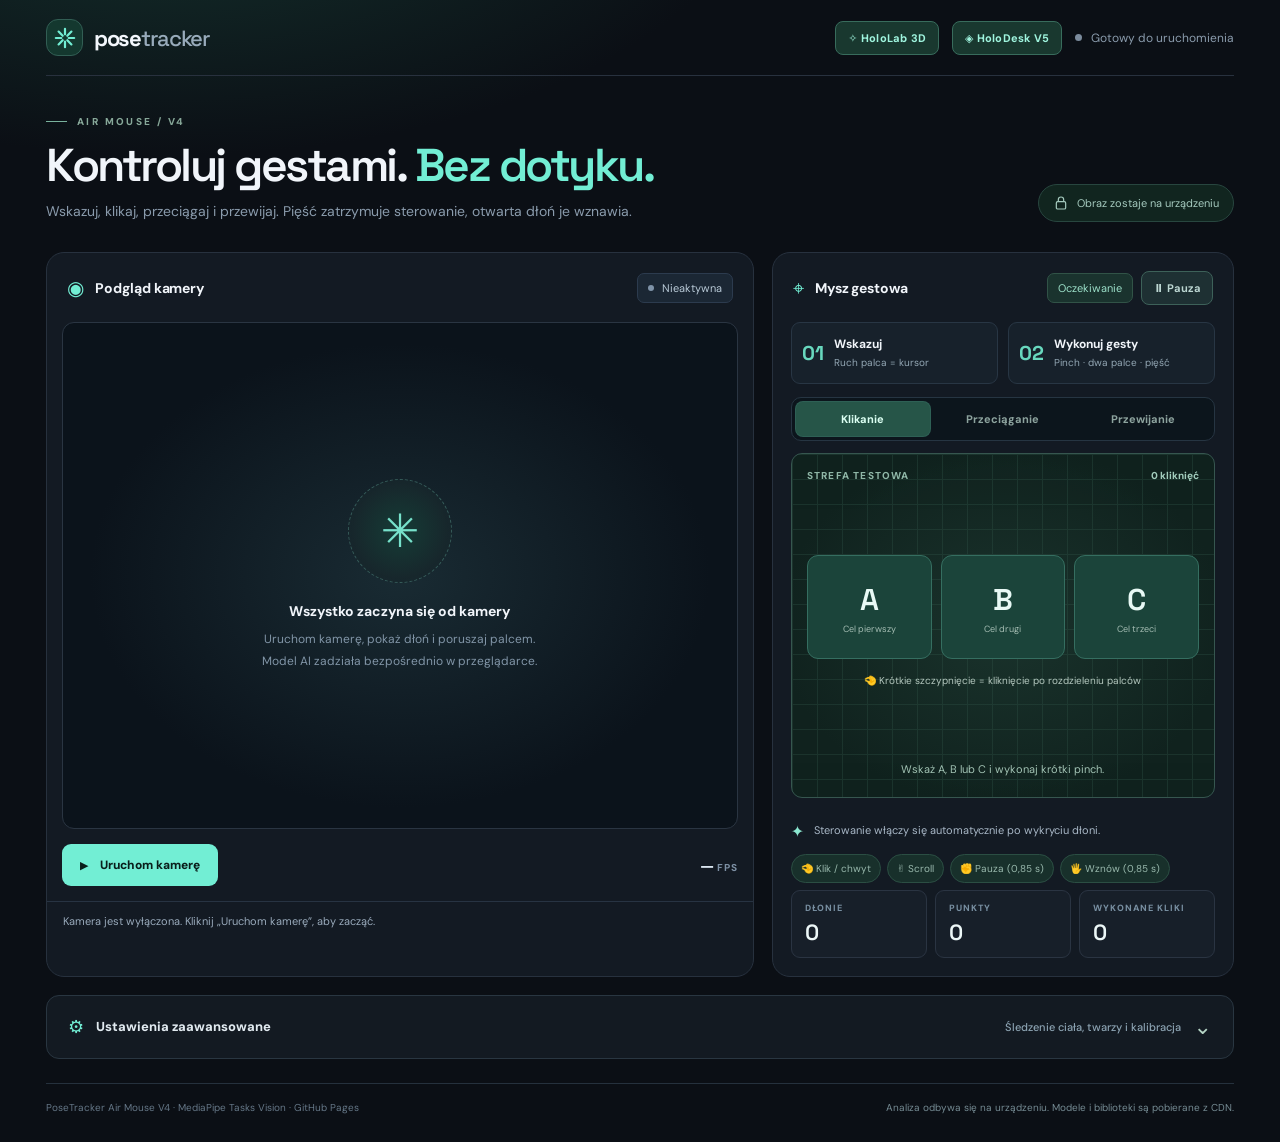
==== commit 38409c98: "Link new HoloDesk V5 from Air Mouse without changing V4 logic" ====
--- a/index.html
+++ b/index.html
@@ -15,7 +15,7 @@
       <span class="logo-icon"><svg width="22" height="22" viewBox="0 0 24 24" fill="none" aria-hidden="true"><path d="M12 2v6M12 16v6M2 12h6M16 12h6M5 5l4.5 4.5M14.5 14.5 19 19M19 5l-4.5 4.5M9.5 14.5 5 19" stroke="currentColor" stroke-width="2.4" stroke-linecap="round"/></svg></span>
       <span>pose<span class="logo-light">tracker</span></span>
     </a>
-    <div class="header-controls"><a class="holo-link" href="./holo.html">✧ Otwórz HoloLab 3D</a><span class="header-right"><span class="live-indicator" id="global-dot"></span><span id="global-status">Gotowy do uruchomienia</span></span></div>
+    <div class="header-controls"><a class="holo-link" href="./holo.html">✧ HoloLab 3D</a><a class="holo-link desk-launch" href="./desk.html">◈ HoloDesk V5</a><span class="header-right"><span class="live-indicator" id="global-dot"></span><span id="global-status">Gotowy do uruchomienia</span></span></div>
   </header>
 
   <main>
--- a/styles.css
+++ b/styles.css
@@ -198,3 +198,9 @@
   .gesture-guide{gap:5px}.gesture-guide span{font-size:9px;padding:6px 8px}
   .calibration-overlay p{font-size:11px}
 }
+
+/* HoloLab shortcut — isolated from V4 interactions */
+.header-controls{display:flex;gap:13px;align-items:center}
+.holo-link{color:#9ff4de;background:#19382f;border:1px solid #386c5c;border-radius:8px;padding:9px 12px;text-decoration:none;font-weight:750;font-size:11px;white-space:nowrap;letter-spacing:.2px}
+.holo-link:hover{background:#2c6050;color:#fff}
+@media(max-width:600px){.header-controls{gap:7px}.holo-link{font-size:10px;padding:8px}.header-right{display:none}}
